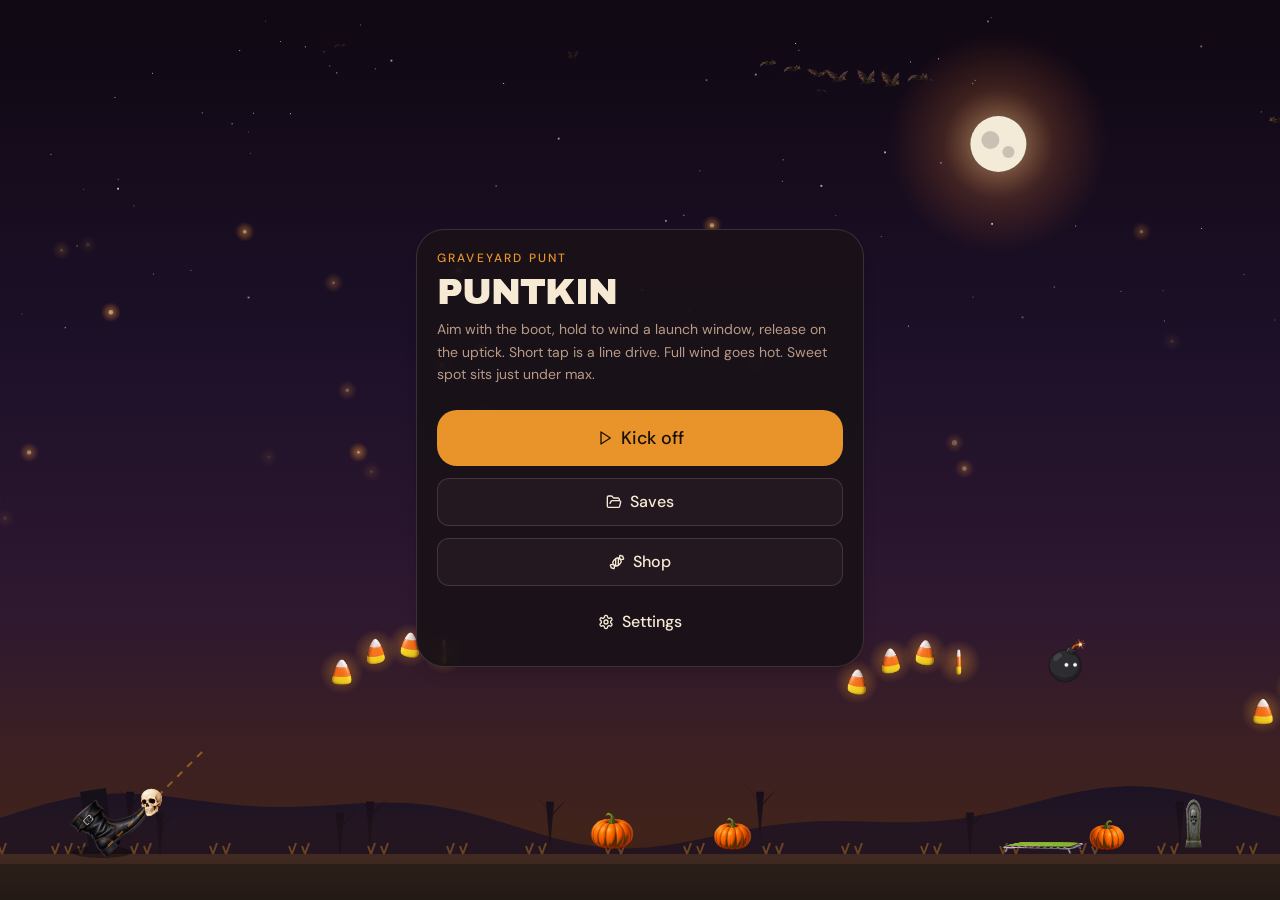
==== index.html @ 25d53e64 "Skull camera rush now shrieks" ====
<!doctype html>
<html lang="en">
  <head>
    <meta charset="utf-8" />
    <meta name="viewport" content="width=device-width, initial-scale=1, viewport-fit=cover" />
    <meta name="theme-color" content="#100812" />
    <title>PUNTKIN</title>
    <link rel="icon" type="image/svg+xml" href="./favicon.svg" />
    <meta
      name="description"
      content="Plant the witch boot, punt a Halloween skull, and chase candy corn through the graveyard night."
    />
    <link rel="preconnect" href="https://fonts.googleapis.com" />
    <link rel="preconnect" href="https://fonts.gstatic.com" crossorigin />
    <link
      rel="stylesheet"
      href="https://fonts.googleapis.com/css2?family=Archivo+Black&family=DM+Sans:ital,opsz,wght@0,9..40,400;0,9..40,500;0,9..40,600;0,9..40,700;1,9..40,400&display=swap"
    />
    <script type="module" crossorigin src="./assets/github-pages-CpFflaaY.js"></script>
    <link rel="stylesheet" crossorigin href="./assets/style-BirdlVa6.css">
  </head>
  <body>
    <div id="app"></div>
  </body>
</html>
---- assets/style-BirdlVa6.css ----
/*! tailwindcss v4.3.3 | MIT License | https://tailwindcss.com */
@layer properties{@supports (((-webkit-hyphens:none)) and (not (margin-trim:inline))) or ((-moz-orient:inline) and (not (color:rgb(from red r g b)))){*,:before,:after,::backdrop{--tw-translate-x:0;--tw-translate-y:0;--tw-translate-z:0;--tw-scale-x:1;--tw-scale-y:1;--tw-scale-z:1;--tw-rotate-x:initial;--tw-rotate-y:initial;--tw-rotate-z:initial;--tw-skew-x:initial;--tw-skew-y:initial;--tw-pan-x:initial;--tw-pan-y:initial;--tw-pinch-zoom:initial;--tw-space-y-reverse:0;--tw-space-x-reverse:0;--tw-divide-x-reverse:0;--tw-border-style:solid;--tw-divide-y-reverse:0;--tw-leading:initial;--tw-font-weight:initial;--tw-tracking:initial;--tw-ordinal:initial;--tw-slashed-zero:initial;--tw-numeric-figure:initial;--tw-numeric-spacing:initial;--tw-numeric-fraction:initial;--tw-shadow:0 0 #0000;--tw-shadow-color:initial;--tw-shadow-alpha:100%;--tw-inset-shadow:0 0 #0000;--tw-inset-shadow-color:initial;--tw-inset-shadow-alpha:100%;--tw-ring-color:initial;--tw-ring-shadow:0 0 #0000;--tw-inset-ring-color:initial;--tw-inset-ring-shadow:0 0 #0000;--tw-ring-inset:initial;--tw-ring-offset-width:0px;--tw-ring-offset-color:#fff;--tw-ring-offset-shadow:0 0 #0000;--tw-outline-style:solid;--tw-blur:initial;--tw-brightness:initial;--tw-contrast:initial;--tw-grayscale:initial;--tw-hue-rotate:initial;--tw-invert:initial;--tw-opacity:initial;--tw-saturate:initial;--tw-sepia:initial;--tw-drop-shadow:initial;--tw-drop-shadow-color:initial;--tw-drop-shadow-alpha:100%;--tw-drop-shadow-size:initial;--tw-backdrop-blur:initial;--tw-backdrop-brightness:initial;--tw-backdrop-contrast:initial;--tw-backdrop-grayscale:initial;--tw-backdrop-hue-rotate:initial;--tw-backdrop-invert:initial;--tw-backdrop-opacity:initial;--tw-backdrop-saturate:initial;--tw-backdrop-sepia:initial;--tw-duration:initial;--tw-ease:initial;--tw-content:"";--tw-animation-delay:0s;--tw-animation-direction:normal;--tw-animation-duration:initial;--tw-animation-fill-mode:none;--tw-animation-iteration-count:1;--tw-enter-blur:0;--tw-enter-opacity:1;--tw-enter-rotate:0;--tw-enter-scale:1;--tw-enter-translate-x:0;--tw-enter-translate-y:0;--tw-exit-blur:0;--tw-exit-opacity:1;--tw-exit-rotate:0;--tw-exit-scale:1;--tw-exit-translate-x:0;--tw-exit-translate-y:0}}}@layer theme{:root,:host{--font-sans:"DM Sans", ui-sans-serif, system-ui, sans-serif;--font-mono:ui-monospace, SFMono-Regular, Menlo, Monaco, Consolas, "Liberation Mono", "Courier New", monospace;--color-red-500:oklch(63.7% .237 25.331);--color-zinc-50:oklch(98.5% 0 none);--color-zinc-400:oklch(70.5% .015 286.067);--color-zinc-500:oklch(55.2% .016 285.938);--color-zinc-900:oklch(21% .006 285.885);--color-zinc-950:oklch(14.1% .005 285.823);--color-neutral-100:oklch(97% 0 none);--color-neutral-300:oklch(87% 0 none);--color-neutral-500:oklch(55.6% 0 none);--color-neutral-700:oklch(37.1% 0 none);--color-neutral-900:oklch(20.5% 0 none);--color-black:#000;--color-white:#fff;--spacing:.25rem;--container-sm:24rem;--container-md:28rem;--text-xs:.75rem;--text-xs--line-height:calc(1 / .75);--text-sm:.875rem;--text-sm--line-height:calc(1.25 / .875);--text-base:1rem;--text-base--line-height:calc(1.5 / 1);--text-lg:1.125rem;--text-lg--line-height:calc(1.75 / 1.125);--text-xl:1.25rem;--text-xl--line-height:calc(1.75 / 1.25);--text-2xl:1.5rem;--text-2xl--line-height:calc(2 / 1.5);--text-3xl:1.875rem;--text-3xl--line-height:calc(2.25 / 1.875);--text-4xl:2.25rem;--text-4xl--line-height:calc(2.5 / 2.25);--font-weight-medium:500;--font-weight-semibold:600;--tracking-tight:-.025em;--tracking-wider:.05em;--leading-tight:1.25;--leading-snug:1.375;--leading-normal:1.5;--leading-relaxed:1.625;--radius-xs:4px;--radius-sm:8px;--radius-md:12px;--radius-lg:20px;--radius-xl:28px;--radius-2xl:1rem;--ease-out:cubic-bezier(0, 0, .2, 1);--ease-in-out:cubic-bezier(.4, 0, .2, 1);--animate-pulse:pulse 2s cubic-bezier(.4, 0, .6, 1) infinite;--default-transition-duration:.15s;--default-transition-timing-function:cubic-bezier(.4, 0, .2, 1);--default-font-family:var(--font-sans);--default-mono-font-family:var(--font-mono);--color-bg:#100812;--color-surface:#1a1218;--color-surface-2:#241820;--color-fg:#f6ead4;--color-muted:#b89a86;--color-faint:#7a6458;--color-accent:#e8942a;--color-accent-fg:#1a1008;--color-danger:#c45c38;--color-border:#f6ead424}@supports (color:color-mix(in lab, red, red)){:root,:host{--color-border:color-mix(in oklab, var(--color-fg) 14%, transparent)}}:root,:host{--color-border-strong:#f6ead442}@supports (color:color-mix(in lab, red, red)){:root,:host{--color-border-strong:color-mix(in oklab, var(--color-fg) 26%, transparent)}}:root,:host{--font-display:"Archivo Black", "DM Sans", sans-serif}}@layer base{*,:after,:before,::backdrop{box-sizing:border-box;border:0 solid;margin:0;padding:0}::file-selector-button{box-sizing:border-box;border:0 solid;margin:0;padding:0}html,:host{-webkit-text-size-adjust:100%;tab-size:4;line-height:1.5;font-family:var(--default-font-family,-apple-system, BlinkMacSystemFont, "Segoe UI", Roboto, "Helvetica Neue", "Noto Sans", Arial, sans-serif, "Apple Color Emoji", "Segoe UI Emoji", "Segoe UI Symbol", "Noto Color Emoji");font-feature-settings:var(--default-font-feature-settings,normal);font-variation-settings:var(--default-font-variation-settings,normal);-webkit-tap-highlight-color:transparent}hr{height:0;color:inherit;border-top-width:1px}abbr:where([title]){-webkit-text-decoration:underline dotted;text-decoration:underline dotted}h1,h2,h3,h4,h5,h6{font-size:inherit;font-weight:inherit}a{color:inherit;-webkit-text-decoration:inherit;-webkit-text-decoration:inherit;-webkit-text-decoration:inherit;-webkit-text-decoration:inherit;text-decoration:inherit}b,strong{font-weight:bolder}code,kbd,samp,pre{font-family:var(--default-mono-font-family,ui-monospace, SFMono-Regular, Menlo, Monaco, Consolas, "Liberation Mono", "Courier New", monospace);font-feature-settings:var(--default-mono-font-feature-settings,normal);font-variation-settings:var(--default-mono-font-variation-settings,normal);font-size:1em}small{font-size:80%}sub,sup{vertical-align:baseline;font-size:75%;line-height:0;position:relative}sub{bottom:-.25em}sup{top:-.5em}table{text-indent:0;border-color:inherit;border-collapse:collapse}:-moz-focusring:where(:not(iframe)){outline:auto}progress{vertical-align:baseline}summary{display:list-item}ol,ul,menu{list-style:none}img,svg,video,canvas,audio,iframe,embed,object{vertical-align:middle;display:block}img,video{max-width:100%;height:auto}button,input,select,optgroup,textarea{font:inherit;font-feature-settings:inherit;font-variation-settings:inherit;letter-spacing:inherit;color:inherit;opacity:1;background-color:#0000;border-radius:0}::file-selector-button{font:inherit;font-feature-settings:inherit;font-variation-settings:inherit;letter-spacing:inherit;color:inherit;opacity:1;background-color:#0000;border-radius:0}:where(select:is([multiple],[size])) optgroup{font-weight:bolder}:where(select:is([multiple],[size])) optgroup option{padding-inline-start:20px}::file-selector-button{margin-inline-end:4px}::placeholder{opacity:1}@supports (not ((-webkit-appearance:-apple-pay-button))) or (contain-intrinsic-size:1px){::placeholder{color:currentColor}@supports (color:color-mix(in lab, red, red)){::placeholder{color:color-mix(in oklab, currentcolor 50%, transparent)}}}textarea{resize:vertical}::-webkit-search-decoration{-webkit-appearance:none}::-webkit-date-and-time-value{min-height:1lh;text-align:inherit}::-webkit-datetime-edit{display:inline-flex}::-webkit-datetime-edit-fields-wrapper{padding:0}::-webkit-datetime-edit{padding-block:0}::-webkit-datetime-edit-year-field{padding-block:0}::-webkit-datetime-edit-month-field{padding-block:0}::-webkit-datetime-edit-day-field{padding-block:0}::-webkit-datetime-edit-hour-field{padding-block:0}::-webkit-datetime-edit-minute-field{padding-block:0}::-webkit-datetime-edit-second-field{padding-block:0}::-webkit-datetime-edit-millisecond-field{padding-block:0}::-webkit-datetime-edit-meridiem-field{padding-block:0}::-webkit-calendar-picker-indicator{line-height:1}:-moz-ui-invalid{box-shadow:none}button,input:where([type=button],[type=reset],[type=submit]){appearance:button}::file-selector-button{appearance:button}::-webkit-inner-spin-button{height:auto}::-webkit-outer-spin-button{height:auto}[hidden]:where(:not([hidden=until-found])){display:none!important}html,body,#app{height:100%}html,body{background:var(--color-bg);color:var(--color-fg);font-family:var(--font-sans);overscroll-behavior:none}button:not(:disabled),[role=button]:not(:disabled){cursor:pointer}*{-webkit-tap-highlight-color:transparent}}@layer components;@layer utilities{.\@container{container-type:inline-size}.pointer-events-auto{pointer-events:auto}.pointer-events-none{pointer-events:none}.collapse{visibility:collapse}.invisible{visibility:hidden}.visible{visibility:visible}.sr-only{clip-path:inset(50%);white-space:nowrap;border-width:0;width:1px;height:1px;margin:-1px;padding:0;position:absolute;overflow:hidden}.not-sr-only{clip-path:none;white-space:normal;width:auto;height:auto;margin:0;padding:0;position:static;overflow:visible}.absolute{position:absolute}.fixed{position:fixed}.relative{position:relative}.static{position:static}.sticky{position:sticky}.inset-0{inset:0}.top-0{top:0}.top-\[38\%\]{top:38%}.top-\[max\(0\.75rem\,env\(safe-area-inset-top\)\)\]{top:max(.75rem, env(safe-area-inset-top))}.right-1{right:var(--spacing)}.right-2{right:calc(var(--spacing) * 2)}.right-3{right:calc(var(--spacing) * 3)}.right-4{right:calc(var(--spacing) * 4)}.bottom-20{bottom:calc(var(--spacing) * 20)}.bottom-\[max\(1\.25rem\,env\(safe-area-inset-bottom\)\)\]{bottom:max(1.25rem, env(safe-area-inset-bottom))}.left-1{left:var(--spacing)}.left-1\/2{left:50%}.left-2{left:calc(var(--spacing) * 2)}.left-3{left:calc(var(--spacing) * 3)}.left-4{left:calc(var(--spacing) * 4)}.isolate{isolation:isolate}.isolation-auto{isolation:auto}.z-10{z-index:10}.z-20{z-index:20}.container{width:100%}@media (width>=40rem){.container{max-width:40rem}}@media (width>=48rem){.container{max-width:48rem}}@media (width>=64rem){.container{max-width:64rem}}@media (width>=80rem){.container{max-width:80rem}}@media (width>=96rem){.container{max-width:96rem}}.mx-auto{margin-inline:auto}.mt-1{margin-top:var(--spacing)}.mb-1{margin-bottom:var(--spacing)}.mb-2{margin-bottom:calc(var(--spacing) * 2)}.ml-1{margin-left:var(--spacing)}.ml-2{margin-left:calc(var(--spacing) * 2)}.ml-px{margin-left:1px}.block{display:block}.contents{display:contents}.flex{display:flex}.flow-root{display:flow-root}.grid{display:grid}.hidden{display:none}.inline{display:inline}.inline-block{display:inline-block}.inline-flex{display:inline-flex}.inline-grid{display:inline-grid}.inline-table{display:inline-table}.list-item{display:list-item}.table{display:table}.table-caption{display:table-caption}.table-cell{display:table-cell}.table-column{display:table-column}.table-column-group{display:table-column-group}.table-footer-group{display:table-footer-group}.table-header-group{display:table-header-group}.table-row{display:table-row}.table-row-group{display:table-row-group}.size-3{width:calc(var(--spacing) * 3);height:calc(var(--spacing) * 3)}.size-3\.5{width:calc(var(--spacing) * 3.5);height:calc(var(--spacing) * 3.5)}.size-4{width:calc(var(--spacing) * 4);height:calc(var(--spacing) * 4)}.size-5{width:calc(var(--spacing) * 5);height:calc(var(--spacing) * 5)}.size-10{width:calc(var(--spacing) * 10);height:calc(var(--spacing) * 10)}.size-11{width:calc(var(--spacing) * 11);height:calc(var(--spacing) * 11)}.h-2{height:calc(var(--spacing) * 2)}.h-6{height:calc(var(--spacing) * 6)}.h-8{height:calc(var(--spacing) * 8)}.h-10{height:calc(var(--spacing) * 10)}.h-12{height:calc(var(--spacing) * 12)}.h-14{height:calc(var(--spacing) * 14)}.h-dvh{height:100dvh}.h-full{height:100%}.max-h-\[min\(720px\,92dvh\)\]{max-height:min(720px,92dvh)}.min-h-dvh{min-height:100dvh}.min-h-screen{min-height:100vh}.w-8{width:calc(var(--spacing) * 8)}.w-10{width:calc(var(--spacing) * 10)}.w-full{width:100%}.max-w-md{max-width:var(--container-md)}.max-w-sm{max-width:var(--container-sm)}.min-w-0{min-width:0}.flex-1{flex:1}.shrink{flex-shrink:1}.shrink-0{flex-shrink:0}.grow{flex-grow:1}.border-collapse{border-collapse:collapse}.-translate-x-1{--tw-translate-x:calc(var(--spacing) * -1);translate:var(--tw-translate-x) var(--tw-translate-y)}.-translate-x-1\/2{--tw-translate-x:calc(calc(1 / 2 * 100%) * -1);translate:var(--tw-translate-x) var(--tw-translate-y)}.translate-x-0{--tw-translate-x:0px;translate:var(--tw-translate-x) var(--tw-translate-y)}.translate-x-4{--tw-translate-x:calc(var(--spacing) * 4);translate:var(--tw-translate-x) var(--tw-translate-y)}.translate-none{translate:none}.scale-100{--tw-scale-x:100%;--tw-scale-y:100%;--tw-scale-z:100%;scale:var(--tw-scale-x) var(--tw-scale-y)}.scale-3d{scale:var(--tw-scale-x) var(--tw-scale-y) var(--tw-scale-z)}.scale-\[0\.25\]{scale:.25}.transform{transform:var(--tw-rotate-x,) var(--tw-rotate-y,) var(--tw-rotate-z,) var(--tw-skew-x,) var(--tw-skew-y,)}.animate-pulse{animation:var(--animate-pulse)}.cursor-pointer{cursor:pointer}.touch-pinch-zoom{--tw-pinch-zoom:pinch-zoom;touch-action:var(--tw-pan-x,) var(--tw-pan-y,) var(--tw-pinch-zoom,)}.touch-none{touch-action:none}.resize{resize:both}.grid-cols-2{grid-template-columns:repeat(2,minmax(0,1fr))}.flex-col{flex-direction:column}.flex-wrap{flex-wrap:wrap}.place-items-center{place-items:center}.items-center{align-items:center}.items-end{align-items:flex-end}.items-start{align-items:flex-start}.justify-between{justify-content:space-between}.justify-center{justify-content:center}.justify-end{justify-content:flex-end}.gap-1{gap:var(--spacing)}.gap-2{gap:calc(var(--spacing) * 2)}.gap-3{gap:calc(var(--spacing) * 3)}:where(.space-y-1>:not(:last-child)){--tw-space-y-reverse:0;margin-block-start:calc(var(--spacing) * var(--tw-space-y-reverse));margin-block-end:calc(var(--spacing) * calc(1 - var(--tw-space-y-reverse)))}:where(.space-y-2>:not(:last-child)){--tw-space-y-reverse:0;margin-block-start:calc(calc(var(--spacing) * 2) * var(--tw-space-y-reverse));margin-block-end:calc(calc(var(--spacing) * 2) * calc(1 - var(--tw-space-y-reverse)))}:where(.space-y-3>:not(:last-child)){--tw-space-y-reverse:0;margin-block-start:calc(calc(var(--spacing) * 3) * var(--tw-space-y-reverse));margin-block-end:calc(calc(var(--spacing) * 3) * calc(1 - var(--tw-space-y-reverse)))}:where(.space-y-5>:not(:last-child)){--tw-space-y-reverse:0;margin-block-start:calc(calc(var(--spacing) * 5) * var(--tw-space-y-reverse));margin-block-end:calc(calc(var(--spacing) * 5) * calc(1 - var(--tw-space-y-reverse)))}:where(.space-y-6>:not(:last-child)){--tw-space-y-reverse:0;margin-block-start:calc(calc(var(--spacing) * 6) * var(--tw-space-y-reverse));margin-block-end:calc(calc(var(--spacing) * 6) * calc(1 - var(--tw-space-y-reverse)))}:where(.space-y-reverse>:not(:last-child)){--tw-space-y-reverse:1}:where(.space-x-reverse>:not(:last-child)){--tw-space-x-reverse:1}:where(.divide-x>:not(:last-child)){--tw-divide-x-reverse:0;border-inline-style:var(--tw-border-style);border-inline-start-width:calc(1px * var(--tw-divide-x-reverse));border-inline-end-width:calc(1px * calc(1 - var(--tw-divide-x-reverse)))}:where(.divide-y>:not(:last-child)){--tw-divide-y-reverse:0;border-bottom-style:var(--tw-border-style);border-top-style:var(--tw-border-style);border-top-width:calc(1px * var(--tw-divide-y-reverse));border-bottom-width:calc(1px * calc(1 - var(--tw-divide-y-reverse)))}:where(.divide-y-reverse>:not(:last-child)){--tw-divide-y-reverse:1}.truncate{text-overflow:ellipsis;white-space:nowrap;overflow:hidden}.overflow-hidden{overflow:hidden}.overflow-y-auto{overflow-y:auto}.rounded{border-radius:.25rem}.rounded-2xl{border-radius:var(--radius-2xl)}.rounded-full{border-radius:2147483647px}.rounded-lg{border-radius:var(--radius-lg)}.rounded-md{border-radius:var(--radius-md)}.rounded-sm{border-radius:var(--radius-sm)}.rounded-xl{border-radius:var(--radius-xl)}.rounded-s{border-start-start-radius:.25rem;border-end-start-radius:.25rem}.rounded-ss{border-start-start-radius:.25rem}.rounded-e{border-start-end-radius:.25rem;border-end-end-radius:.25rem}.rounded-se{border-start-end-radius:.25rem}.rounded-ee{border-end-end-radius:.25rem}.rounded-es{border-end-start-radius:.25rem}.rounded-t{border-top-left-radius:.25rem;border-top-right-radius:.25rem}.rounded-l{border-top-left-radius:.25rem;border-bottom-left-radius:.25rem}.rounded-tl{border-top-left-radius:.25rem}.rounded-r{border-top-right-radius:.25rem;border-bottom-right-radius:.25rem}.rounded-tr{border-top-right-radius:.25rem}.rounded-b{border-bottom-right-radius:.25rem;border-bottom-left-radius:.25rem}.rounded-br{border-bottom-right-radius:.25rem}.rounded-bl{border-bottom-left-radius:.25rem}.border{border-style:var(--tw-border-style);border-width:1px}.border-x{border-inline-style:var(--tw-border-style);border-inline-width:1px}.border-y{border-block-style:var(--tw-border-style);border-block-width:1px}.border-s{border-inline-start-style:var(--tw-border-style);border-inline-start-width:1px}.border-e{border-inline-end-style:var(--tw-border-style);border-inline-end-width:1px}.border-bs{border-block-start-style:var(--tw-border-style);border-block-start-width:1px}.border-be{border-block-end-style:var(--tw-border-style);border-block-end-width:1px}.border-t{border-top-style:var(--tw-border-style);border-top-width:1px}.border-r{border-right-style:var(--tw-border-style);border-right-width:1px}.border-b{border-bottom-style:var(--tw-border-style);border-bottom-width:1px}.border-l{border-left-style:var(--tw-border-style);border-left-width:1px}.border-border{border-color:var(--color-border)}.border-border-strong{border-color:var(--color-border-strong)}.border-neutral-300{border-color:var(--color-neutral-300)}.bg-accent{background-color:var(--color-accent)}.bg-accent\/25{background-color:#e8942a40}@supports (color:color-mix(in lab, red, red)){.bg-accent\/25{background-color:color-mix(in oklab, var(--color-accent) 25%, transparent)}}.bg-accent\/80{background-color:#e8942acc}@supports (color:color-mix(in lab, red, red)){.bg-accent\/80{background-color:color-mix(in oklab, var(--color-accent) 80%, transparent)}}.bg-bg{background-color:var(--color-bg)}.bg-black{background-color:var(--color-black)}.bg-black\/10{background-color:#0000001a}@supports (color:color-mix(in lab, red, red)){.bg-black\/10{background-color:color-mix(in oklab, var(--color-black) 10%, transparent)}}.bg-danger{background-color:var(--color-danger)}.bg-fg{background-color:var(--color-fg)}.bg-surface{background-color:var(--color-surface)}.bg-surface-2{background-color:var(--color-surface-2)}.bg-surface\/80{background-color:#1a1218cc}@supports (color:color-mix(in lab, red, red)){.bg-surface\/80{background-color:color-mix(in oklab, var(--color-surface) 80%, transparent)}}.bg-surface\/90{background-color:#1a1218e6}@supports (color:color-mix(in lab, red, red)){.bg-surface\/90{background-color:color-mix(in oklab, var(--color-surface) 90%, transparent)}}.bg-surface\/95{background-color:#1a1218f2}@supports (color:color-mix(in lab, red, red)){.bg-surface\/95{background-color:color-mix(in oklab, var(--color-surface) 95%, transparent)}}.bg-transparent{background-color:#0000}.bg-zinc-50{background-color:var(--color-zinc-50)}.bg-repeat{background-repeat:repeat}.mask-no-clip{-webkit-mask-clip:no-clip;mask-clip:no-clip}.mask-repeat{-webkit-mask-repeat:repeat;mask-repeat:repeat}.object-cover{object-fit:cover}.p-0{padding:0}.p-0\.5{padding:calc(var(--spacing) * .5)}.p-2{padding:calc(var(--spacing) * 2)}.p-3{padding:calc(var(--spacing) * 3)}.p-4{padding:calc(var(--spacing) * 4)}.p-5{padding:calc(var(--spacing) * 5)}.p-6{padding:calc(var(--spacing) * 6)}.p-8{padding:calc(var(--spacing) * 8)}.p-\[16px\]{padding:16px}.px-3{padding-inline:calc(var(--spacing) * 3)}.px-4{padding-inline:calc(var(--spacing) * 4)}.px-5{padding-inline:calc(var(--spacing) * 5)}.px-6{padding-inline:calc(var(--spacing) * 6)}.px-7{padding-inline:calc(var(--spacing) * 7)}.py-2{padding-block:calc(var(--spacing) * 2)}.py-3{padding-block:calc(var(--spacing) * 3)}.pr-3{padding-right:calc(var(--spacing) * 3)}.pr-3\.5{padding-right:calc(var(--spacing) * 3.5)}.pb-\[max\(1\.25rem\,env\(safe-area-inset-bottom\)\)\]{padding-bottom:max(1.25rem, env(safe-area-inset-bottom))}.pl-4{padding-left:calc(var(--spacing) * 4)}.text-center{text-align:center}.text-left{text-align:left}.text-right{text-align:right}.font-display{font-family:var(--font-display)}.font-sans{font-family:var(--font-sans)}.text-2xl{font-size:var(--text-2xl);line-height:var(--tw-leading,var(--text-2xl--line-height))}.text-3xl{font-size:var(--text-3xl);line-height:var(--tw-leading,var(--text-3xl--line-height))}.text-base{font-size:var(--text-base);line-height:var(--tw-leading,var(--text-base--line-height))}.text-lg{font-size:var(--text-lg);line-height:var(--tw-leading,var(--text-lg--line-height))}.text-sm{font-size:var(--text-sm);line-height:var(--tw-leading,var(--text-sm--line-height))}.text-xl{font-size:var(--text-xl);line-height:var(--tw-leading,var(--text-xl--line-height))}.text-xs{font-size:var(--text-xs);line-height:var(--tw-leading,var(--text-xs--line-height))}.text-\[11px\]{font-size:11px}.text-\[13px\]{font-size:13px}.leading-none{--tw-leading:1;line-height:1}.leading-relaxed{--tw-leading:var(--leading-relaxed);line-height:var(--leading-relaxed)}.font-medium{--tw-font-weight:var(--font-weight-medium);font-weight:var(--font-weight-medium)}.font-semibold{--tw-font-weight:var(--font-weight-semibold);font-weight:var(--font-weight-semibold)}.tracking-\[0\.16em\]{--tw-tracking:.16em;letter-spacing:.16em}.tracking-\[0\.18em\]{--tw-tracking:.18em;letter-spacing:.18em}.tracking-tight{--tw-tracking:var(--tracking-tight);letter-spacing:var(--tracking-tight)}.tracking-wider{--tw-tracking:var(--tracking-wider);letter-spacing:var(--tracking-wider)}.text-balance{text-wrap:balance}.text-wrap{text-wrap:wrap}.break-words{overflow-wrap:break-word}.text-clip{text-overflow:clip}.text-ellipsis{text-overflow:ellipsis}.text-accent{color:var(--color-accent)}.text-accent-fg{color:var(--color-accent-fg)}.text-danger{color:var(--color-danger)}.text-faint{color:var(--color-faint)}.text-fg{color:var(--color-fg)}.text-muted{color:var(--color-muted)}.text-neutral-500{color:var(--color-neutral-500)}.text-red-500{color:var(--color-red-500)}.text-white{color:var(--color-white)}.text-zinc-500{color:var(--color-zinc-500)}.text-zinc-900{color:var(--color-zinc-900)}.capitalize{text-transform:capitalize}.lowercase{text-transform:lowercase}.normal-case{text-transform:none}.uppercase{text-transform:uppercase}.italic{font-style:italic}.not-italic{font-style:normal}.diagonal-fractions{--tw-numeric-fraction:diagonal-fractions;font-variant-numeric:var(--tw-ordinal,) var(--tw-slashed-zero,) var(--tw-numeric-figure,) var(--tw-numeric-spacing,) var(--tw-numeric-fraction,)}.lining-nums{--tw-numeric-figure:lining-nums;font-variant-numeric:var(--tw-ordinal,) var(--tw-slashed-zero,) var(--tw-numeric-figure,) var(--tw-numeric-spacing,) var(--tw-numeric-fraction,)}.oldstyle-nums{--tw-numeric-figure:oldstyle-nums;font-variant-numeric:var(--tw-ordinal,) var(--tw-slashed-zero,) var(--tw-numeric-figure,) var(--tw-numeric-spacing,) var(--tw-numeric-fraction,)}.ordinal{--tw-ordinal:ordinal;font-variant-numeric:var(--tw-ordinal,) var(--tw-slashed-zero,) var(--tw-numeric-figure,) var(--tw-numeric-spacing,) var(--tw-numeric-fraction,)}.proportional-nums{--tw-numeric-spacing:proportional-nums;font-variant-numeric:var(--tw-ordinal,) var(--tw-slashed-zero,) var(--tw-numeric-figure,) var(--tw-numeric-spacing,) var(--tw-numeric-fraction,)}.slashed-zero{--tw-slashed-zero:slashed-zero;font-variant-numeric:var(--tw-ordinal,) var(--tw-slashed-zero,) var(--tw-numeric-figure,) var(--tw-numeric-spacing,) var(--tw-numeric-fraction,)}.stacked-fractions{--tw-numeric-fraction:stacked-fractions;font-variant-numeric:var(--tw-ordinal,) var(--tw-slashed-zero,) var(--tw-numeric-figure,) var(--tw-numeric-spacing,) var(--tw-numeric-fraction,)}.tabular-nums{--tw-numeric-spacing:tabular-nums;font-variant-numeric:var(--tw-ordinal,) var(--tw-slashed-zero,) var(--tw-numeric-figure,) var(--tw-numeric-spacing,) var(--tw-numeric-fraction,)}.normal-nums{font-variant-numeric:normal}.line-through{text-decoration-line:line-through}.no-underline{text-decoration-line:none}.overline{text-decoration-line:overline}.underline{text-decoration-line:underline}.underline-offset-4{text-underline-offset:4px}.antialiased{-webkit-font-smoothing:antialiased;-moz-osx-font-smoothing:grayscale}.subpixel-antialiased{-webkit-font-smoothing:auto;-moz-osx-font-smoothing:auto}.opacity-0{opacity:0}.opacity-70{opacity:.7}.opacity-100{opacity:1}.shadow{--tw-shadow:0 1px 3px 0 var(--tw-shadow-color,#0000001a), 0 1px 2px -1px var(--tw-shadow-color,#0000001a);box-shadow:var(--tw-inset-shadow), var(--tw-inset-ring-shadow), var(--tw-ring-offset-shadow), var(--tw-ring-shadow), var(--tw-shadow)}.shadow-lg{--tw-shadow:0 10px 15px -3px var(--tw-shadow-color,#0000001a), 0 4px 6px -4px var(--tw-shadow-color,#0000001a);box-shadow:var(--tw-inset-shadow), var(--tw-inset-ring-shadow), var(--tw-ring-offset-shadow), var(--tw-ring-shadow), var(--tw-shadow)}.ring{--tw-ring-shadow:var(--tw-ring-inset,) 0 0 0 calc(1px + var(--tw-ring-offset-width)) var(--tw-ring-color,currentcolor);box-shadow:var(--tw-inset-shadow), var(--tw-inset-ring-shadow), var(--tw-ring-offset-shadow), var(--tw-ring-shadow), var(--tw-shadow)}.inset-ring{--tw-inset-ring-shadow:inset 0 0 0 1px var(--tw-inset-ring-color,currentcolor);box-shadow:var(--tw-inset-shadow), var(--tw-inset-ring-shadow), var(--tw-ring-offset-shadow), var(--tw-ring-shadow), var(--tw-shadow)}.outline,.outline-1{outline-style:var(--tw-outline-style);outline-width:1px}.-outline-offset-1{outline-offset:calc(1px * -1)}.outline-black{outline-color:var(--color-black)}.outline-black\/10{outline-color:#0000001a}@supports (color:color-mix(in lab, red, red)){.outline-black\/10{outline-color:color-mix(in oklab, var(--color-black) 10%, transparent)}}.blur{--tw-blur:blur(8px);filter:var(--tw-blur,) var(--tw-brightness,) var(--tw-contrast,) var(--tw-grayscale,) var(--tw-hue-rotate,) var(--tw-invert,) var(--tw-saturate,) var(--tw-sepia,) var(--tw-drop-shadow,)}.blur-\[4px\]{--tw-blur:blur(4px);filter:var(--tw-blur,) var(--tw-brightness,) var(--tw-contrast,) var(--tw-grayscale,) var(--tw-hue-rotate,) var(--tw-invert,) var(--tw-saturate,) var(--tw-sepia,) var(--tw-drop-shadow,)}.blur-none{--tw-blur: ;filter:var(--tw-blur,) var(--tw-brightness,) var(--tw-contrast,) var(--tw-grayscale,) var(--tw-hue-rotate,) var(--tw-invert,) var(--tw-saturate,) var(--tw-sepia,) var(--tw-drop-shadow,)}.drop-shadow{--tw-drop-shadow-size:drop-shadow(0 1px 2px var(--tw-drop-shadow-color,#0000001a)) drop-shadow(0 1px 1px var(--tw-drop-shadow-color,#0000000f));--tw-drop-shadow:drop-shadow(0 1px 2px #0000001a) drop-shadow(0 1px 1px #0000000f);filter:var(--tw-blur,) var(--tw-brightness,) var(--tw-contrast,) var(--tw-grayscale,) var(--tw-hue-rotate,) var(--tw-invert,) var(--tw-saturate,) var(--tw-sepia,) var(--tw-drop-shadow,)}.grayscale{--tw-grayscale:grayscale(100%);filter:var(--tw-blur,) var(--tw-brightness,) var(--tw-contrast,) var(--tw-grayscale,) var(--tw-hue-rotate,) var(--tw-invert,) var(--tw-saturate,) var(--tw-sepia,) var(--tw-drop-shadow,)}.invert{--tw-invert:invert(100%);filter:var(--tw-blur,) var(--tw-brightness,) var(--tw-contrast,) var(--tw-grayscale,) var(--tw-hue-rotate,) var(--tw-invert,) var(--tw-saturate,) var(--tw-sepia,) var(--tw-drop-shadow,)}.sepia{--tw-sepia:sepia(100%);filter:var(--tw-blur,) var(--tw-brightness,) var(--tw-contrast,) var(--tw-grayscale,) var(--tw-hue-rotate,) var(--tw-invert,) var(--tw-saturate,) var(--tw-sepia,) var(--tw-drop-shadow,)}.filter{filter:var(--tw-blur,) var(--tw-brightness,) var(--tw-contrast,) var(--tw-grayscale,) var(--tw-hue-rotate,) var(--tw-invert,) var(--tw-saturate,) var(--tw-sepia,) var(--tw-drop-shadow,)}.backdrop-blur{--tw-backdrop-blur:blur(8px);-webkit-backdrop-filter:var(--tw-backdrop-blur,) var(--tw-backdrop-brightness,) var(--tw-backdrop-contrast,) var(--tw-backdrop-grayscale,) var(--tw-backdrop-hue-rotate,) var(--tw-backdrop-invert,) var(--tw-backdrop-opacity,) var(--tw-backdrop-saturate,) var(--tw-backdrop-sepia,);backdrop-filter:var(--tw-backdrop-blur,) var(--tw-backdrop-brightness,) var(--tw-backdrop-contrast,) var(--tw-backdrop-grayscale,) var(--tw-backdrop-hue-rotate,) var(--tw-backdrop-invert,) var(--tw-backdrop-opacity,) var(--tw-backdrop-saturate,) var(--tw-backdrop-sepia,)}.backdrop-grayscale{--tw-backdrop-grayscale:grayscale(100%);-webkit-backdrop-filter:var(--tw-backdrop-blur,) var(--tw-backdrop-brightness,) var(--tw-backdrop-contrast,) var(--tw-backdrop-grayscale,) var(--tw-backdrop-hue-rotate,) var(--tw-backdrop-invert,) var(--tw-backdrop-opacity,) var(--tw-backdrop-saturate,) var(--tw-backdrop-sepia,);backdrop-filter:var(--tw-backdrop-blur,) var(--tw-backdrop-brightness,) var(--tw-backdrop-contrast,) var(--tw-backdrop-grayscale,) var(--tw-backdrop-hue-rotate,) var(--tw-backdrop-invert,) var(--tw-backdrop-opacity,) var(--tw-backdrop-saturate,) var(--tw-backdrop-sepia,)}.backdrop-invert{--tw-backdrop-invert:invert(100%);-webkit-backdrop-filter:var(--tw-backdrop-blur,) var(--tw-backdrop-brightness,) var(--tw-backdrop-contrast,) var(--tw-backdrop-grayscale,) var(--tw-backdrop-hue-rotate,) var(--tw-backdrop-invert,) var(--tw-backdrop-opacity,) var(--tw-backdrop-saturate,) var(--tw-backdrop-sepia,);backdrop-filter:var(--tw-backdrop-blur,) var(--tw-backdrop-brightness,) var(--tw-backdrop-contrast,) var(--tw-backdrop-grayscale,) var(--tw-backdrop-hue-rotate,) var(--tw-backdrop-invert,) var(--tw-backdrop-opacity,) var(--tw-backdrop-saturate,) var(--tw-backdrop-sepia,)}.backdrop-sepia{--tw-backdrop-sepia:sepia(100%);-webkit-backdrop-filter:var(--tw-backdrop-blur,) var(--tw-backdrop-brightness,) var(--tw-backdrop-contrast,) var(--tw-backdrop-grayscale,) var(--tw-backdrop-hue-rotate,) var(--tw-backdrop-invert,) var(--tw-backdrop-opacity,) var(--tw-backdrop-saturate,) var(--tw-backdrop-sepia,);backdrop-filter:var(--tw-backdrop-blur,) var(--tw-backdrop-brightness,) var(--tw-backdrop-contrast,) var(--tw-backdrop-grayscale,) var(--tw-backdrop-hue-rotate,) var(--tw-backdrop-invert,) var(--tw-backdrop-opacity,) var(--tw-backdrop-saturate,) var(--tw-backdrop-sepia,)}.backdrop-filter{-webkit-backdrop-filter:var(--tw-backdrop-blur,) var(--tw-backdrop-brightness,) var(--tw-backdrop-contrast,) var(--tw-backdrop-grayscale,) var(--tw-backdrop-hue-rotate,) var(--tw-backdrop-invert,) var(--tw-backdrop-opacity,) var(--tw-backdrop-saturate,) var(--tw-backdrop-sepia,);backdrop-filter:var(--tw-backdrop-blur,) var(--tw-backdrop-brightness,) var(--tw-backdrop-contrast,) var(--tw-backdrop-grayscale,) var(--tw-backdrop-hue-rotate,) var(--tw-backdrop-invert,) var(--tw-backdrop-opacity,) var(--tw-backdrop-saturate,) var(--tw-backdrop-sepia,)}.transition{transition-property:color,background-color,border-color,outline-color,text-decoration-color,fill,stroke,--tw-gradient-from,--tw-gradient-via,--tw-gradient-to,opacity,box-shadow,transform,translate,scale,rotate,filter,-webkit-backdrop-filter,backdrop-filter,display,content-visibility,overlay,pointer-events;transition-timing-function:var(--tw-ease,var(--default-transition-timing-function));transition-duration:var(--tw-duration,var(--default-transition-duration))}.transition-\[box-shadow\]{transition-property:box-shadow;transition-timing-function:var(--tw-ease,var(--default-transition-timing-function));transition-duration:var(--tw-duration,var(--default-transition-duration))}.transition-\[opacity\,filter\,scale\]{transition-property:opacity,filter,scale;transition-timing-function:var(--tw-ease,var(--default-transition-timing-function));transition-duration:var(--tw-duration,var(--default-transition-duration))}.transition-\[scale\,background-color\]{transition-property:scale,background-color;transition-timing-function:var(--tw-ease,var(--default-transition-timing-function));transition-duration:var(--tw-duration,var(--default-transition-duration))}.transition-\[scale\,opacity\,filter\]{transition-property:scale,opacity,filter;transition-timing-function:var(--tw-ease,var(--default-transition-timing-function));transition-duration:var(--tw-duration,var(--default-transition-duration))}.transition-\[transform\,opacity\,background-color\]{transition-property:transform,opacity,background-color;transition-timing-function:var(--tw-ease,var(--default-transition-timing-function));transition-duration:var(--tw-duration,var(--default-transition-duration))}.transition-colors{transition-property:color,background-color,border-color,outline-color,text-decoration-color,fill,stroke,--tw-gradient-from,--tw-gradient-via,--tw-gradient-to;transition-timing-function:var(--tw-ease,var(--default-transition-timing-function));transition-duration:var(--tw-duration,var(--default-transition-duration))}.transition-transform{transition-property:transform,translate,scale,rotate;transition-timing-function:var(--tw-ease,var(--default-transition-timing-function));transition-duration:var(--tw-duration,var(--default-transition-duration))}.duration-150{--tw-duration:.15s;transition-duration:.15s}.duration-300{--tw-duration:.3s;transition-duration:.3s}.ease-\[cubic-bezier\(0\.2\,0\,0\,1\)\]{--tw-ease:cubic-bezier(.2,0,0,1);transition-timing-function:cubic-bezier(.2,0,0,1)}.ease-out{--tw-ease:var(--ease-out);transition-timing-function:var(--ease-out)}.outline-none{--tw-outline-style:none;outline-style:none}.select-none{-webkit-user-select:none;user-select:none}:where(.divide-x-reverse>:not(:last-child)){--tw-divide-x-reverse:1}.paused{animation-play-state:paused}.ring-inset{--tw-ring-inset:inset}.running{animation-play-state:running}.zoom-in{--tw-enter-scale:0}.zoom-out{--tw-exit-scale:0}.after\:absolute:after{content:var(--tw-content);position:absolute}.after\:top-1\/2:after{content:var(--tw-content);top:50%}.after\:left-1\/2:after{content:var(--tw-content);left:50%}.after\:size-10:after{content:var(--tw-content);width:calc(var(--spacing) * 10);height:calc(var(--spacing) * 10)}.after\:-translate-1\/2:after{content:var(--tw-content);--tw-translate-x:calc(calc(1 / 2 * 100%) * -1);--tw-translate-y:calc(calc(1 / 2 * 100%) * -1);translate:var(--tw-translate-x) var(--tw-translate-y)}@media (hover:hover){.hover\:bg-neutral-100:hover{background-color:var(--color-neutral-100)}.hover\:bg-surface:hover{background-color:var(--color-surface)}.hover\:bg-surface-2:hover{background-color:var(--color-surface-2)}.hover\:text-fg:hover{color:var(--color-fg)}.hover\:underline:hover{text-decoration-line:underline}.hover\:brightness-110:hover{--tw-brightness:brightness(110%);filter:var(--tw-blur,) var(--tw-brightness,) var(--tw-contrast,) var(--tw-grayscale,) var(--tw-hue-rotate,) var(--tw-invert,) var(--tw-saturate,) var(--tw-sepia,) var(--tw-drop-shadow,)}}.focus-visible\:outline-2:focus-visible{outline-style:var(--tw-outline-style);outline-width:2px}.focus-visible\:outline-offset-2:focus-visible{outline-offset:2px}.focus-visible\:outline-accent:focus-visible{outline-color:var(--color-accent)}.active\:scale-\[0\.96\]:active{scale:.96}.active\:scale-\[0\.98\]:active{scale:.98}.active\:not-disabled\:scale-\[0\.96\]:active:not(:disabled){scale:.96}.disabled\:pointer-events-none:disabled{pointer-events:none}.disabled\:cursor-wait:disabled{cursor:wait}.disabled\:no-underline:disabled{text-decoration-line:none}.disabled\:opacity-40:disabled{opacity:.4}@media (width>=40rem){.sm\:items-center{align-items:center}.sm\:text-4xl{font-size:var(--text-4xl);line-height:var(--tw-leading,var(--text-4xl--line-height))}}@media (prefers-color-scheme:dark){.dark\:border-neutral-700{border-color:var(--color-neutral-700)}.dark\:bg-white\/20{background-color:#fff3}@supports (color:color-mix(in lab, red, red)){.dark\:bg-white\/20{background-color:color-mix(in oklab, var(--color-white) 20%, transparent)}}.dark\:bg-zinc-950{background-color:var(--color-zinc-950)}.dark\:text-zinc-50{color:var(--color-zinc-50)}.dark\:text-zinc-400{color:var(--color-zinc-400)}.dark\:outline-white\/10{outline-color:#ffffff1a}@supports (color:color-mix(in lab, red, red)){.dark\:outline-white\/10{outline-color:color-mix(in oklab, var(--color-white) 10%, transparent)}}@media (hover:hover){.dark\:hover\:bg-neutral-900:hover{background-color:var(--color-neutral-900)}}}}@property --tw-animation-delay{syntax:"*";inherits:false;initial-value:0s}@property --tw-animation-direction{syntax:"*";inherits:false;initial-value:normal}@property --tw-animation-duration{syntax:"*";inherits:false}@property --tw-animation-fill-mode{syntax:"*";inherits:false;initial-value:none}@property --tw-animation-iteration-count{syntax:"*";inherits:false;initial-value:1}@property --tw-enter-blur{syntax:"*";inherits:false;initial-value:0}@property --tw-enter-opacity{syntax:"*";inherits:false;initial-value:1}@property --tw-enter-rotate{syntax:"*";inherits:false;initial-value:0}@property --tw-enter-scale{syntax:"*";inherits:false;initial-value:1}@property --tw-enter-translate-x{syntax:"*";inherits:false;initial-value:0}@property --tw-enter-translate-y{syntax:"*";inherits:false;initial-value:0}@property --tw-exit-blur{syntax:"*";inherits:false;initial-value:0}@property --tw-exit-opacity{syntax:"*";inherits:false;initial-value:1}@property --tw-exit-rotate{syntax:"*";inherits:false;initial-value:0}@property --tw-exit-scale{syntax:"*";inherits:false;initial-value:1}@property --tw-exit-translate-x{syntax:"*";inherits:false;initial-value:0}@property --tw-exit-translate-y{syntax:"*";inherits:false;initial-value:0}@media (prefers-reduced-motion:reduce){*,:before,:after{transition-duration:.01ms!important;animation-duration:.01ms!important;animation-iteration-count:1!important}}@property --tw-translate-x{syntax:"*";inherits:false;initial-value:0}@property --tw-translate-y{syntax:"*";inherits:false;initial-value:0}@property --tw-translate-z{syntax:"*";inherits:false;initial-value:0}@property --tw-scale-x{syntax:"*";inherits:false;initial-value:1}@property --tw-scale-y{syntax:"*";inherits:false;initial-value:1}@property --tw-scale-z{syntax:"*";inherits:false;initial-value:1}@property --tw-rotate-x{syntax:"*";inherits:false}@property --tw-rotate-y{syntax:"*";inherits:false}@property --tw-rotate-z{syntax:"*";inherits:false}@property --tw-skew-x{syntax:"*";inherits:false}@property --tw-skew-y{syntax:"*";inherits:false}@property --tw-pan-x{syntax:"*";inherits:false}@property --tw-pan-y{syntax:"*";inherits:false}@property --tw-pinch-zoom{syntax:"*";inherits:false}@property --tw-space-y-reverse{syntax:"*";inherits:false;initial-value:0}@property --tw-space-x-reverse{syntax:"*";inherits:false;initial-value:0}@property --tw-divide-x-reverse{syntax:"*";inherits:false;initial-value:0}@property --tw-border-style{syntax:"*";inherits:false;initial-value:solid}@property --tw-divide-y-reverse{syntax:"*";inherits:false;initial-value:0}@property --tw-leading{syntax:"*";inherits:false}@property --tw-font-weight{syntax:"*";inherits:false}@property --tw-tracking{syntax:"*";inherits:false}@property --tw-ordinal{syntax:"*";inherits:false}@property --tw-slashed-zero{syntax:"*";inherits:false}@property --tw-numeric-figure{syntax:"*";inherits:false}@property --tw-numeric-spacing{syntax:"*";inherits:false}@property --tw-numeric-fraction{syntax:"*";inherits:false}@property --tw-shadow{syntax:"*";inherits:false;initial-value:0 0 #0000}@property --tw-shadow-color{syntax:"*";inherits:false}@property --tw-shadow-alpha{syntax:"<percentage>";inherits:false;initial-value:100%}@property --tw-inset-shadow{syntax:"*";inherits:false;initial-value:0 0 #0000}@property --tw-inset-shadow-color{syntax:"*";inherits:false}@property --tw-inset-shadow-alpha{syntax:"<percentage>";inherits:false;initial-value:100%}@property --tw-ring-color{syntax:"*";inherits:false}@property --tw-ring-shadow{syntax:"*";inherits:false;initial-value:0 0 #0000}@property --tw-inset-ring-color{syntax:"*";inherits:false}@property --tw-inset-ring-shadow{syntax:"*";inherits:false;initial-value:0 0 #0000}@property --tw-ring-inset{syntax:"*";inherits:false}@property --tw-ring-offset-width{syntax:"<length>";inherits:false;initial-value:0}@property --tw-ring-offset-color{syntax:"*";inherits:false;initial-value:#fff}@property --tw-ring-offset-shadow{syntax:"*";inherits:false;initial-value:0 0 #0000}@property --tw-outline-style{syntax:"*";inherits:false;initial-value:solid}@property --tw-blur{syntax:"*";inherits:false}@property --tw-brightness{syntax:"*";inherits:false}@property --tw-contrast{syntax:"*";inherits:false}@property --tw-grayscale{syntax:"*";inherits:false}@property --tw-hue-rotate{syntax:"*";inherits:false}@property --tw-invert{syntax:"*";inherits:false}@property --tw-opacity{syntax:"*";inherits:false}@property --tw-saturate{syntax:"*";inherits:false}@property --tw-sepia{syntax:"*";inherits:false}@property --tw-drop-shadow{syntax:"*";inherits:false}@property --tw-drop-shadow-color{syntax:"*";inherits:false}@property --tw-drop-shadow-alpha{syntax:"<percentage>";inherits:false;initial-value:100%}@property --tw-drop-shadow-size{syntax:"*";inherits:false}@property --tw-backdrop-blur{syntax:"*";inherits:false}@property --tw-backdrop-brightness{syntax:"*";inherits:false}@property --tw-backdrop-contrast{syntax:"*";inherits:false}@property --tw-backdrop-grayscale{syntax:"*";inherits:false}@property --tw-backdrop-hue-rotate{syntax:"*";inherits:false}@property --tw-backdrop-invert{syntax:"*";inherits:false}@property --tw-backdrop-opacity{syntax:"*";inherits:false}@property --tw-backdrop-saturate{syntax:"*";inherits:false}@property --tw-backdrop-sepia{syntax:"*";inherits:false}@property --tw-duration{syntax:"*";inherits:false}@property --tw-ease{syntax:"*";inherits:false}@property --tw-content{syntax:"*";inherits:false;initial-value:""}@keyframes pulse{50%{opacity:.5}}
/*$vite$:1*/
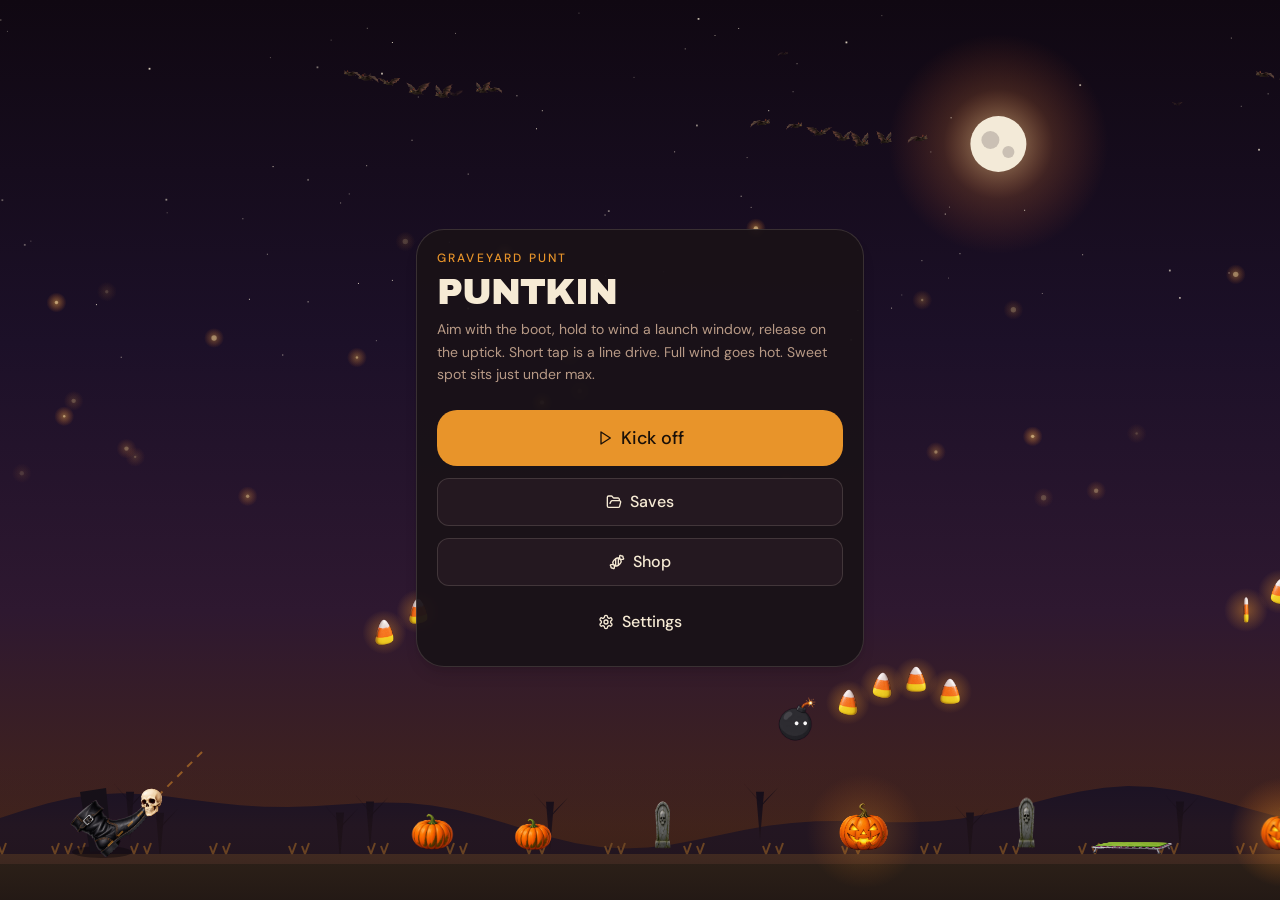
==== commit 100e44c7: "Record your scream for the skull camera rush" ====
--- a/index.html
+++ b/index.html
@@ -16,8 +16,8 @@
       rel="stylesheet"
       href="https://fonts.googleapis.com/css2?family=Archivo+Black&family=DM+Sans:ital,opsz,wght@0,9..40,400;0,9..40,500;0,9..40,600;0,9..40,700;1,9..40,400&display=swap"
     />
-    <script type="module" crossorigin src="./assets/github-pages-CpFflaaY.js"></script>
-    <link rel="stylesheet" crossorigin href="./assets/style-BirdlVa6.css">
+    <script type="module" crossorigin src="./assets/github-pages-1gq3GrC-.js"></script>
+    <link rel="stylesheet" crossorigin href="./assets/style-Br9mVXlD.css">
   </head>
   <body>
     <div id="app"></div>
--- a/assets/style-Br9mVXlD.css
+++ b/assets/style-Br9mVXlD.css
@@ -0,0 +1,3 @@
+/*! tailwindcss v4.3.3 | MIT License | https://tailwindcss.com */
+@layer properties{@supports (((-webkit-hyphens:none)) and (not (margin-trim:inline))) or ((-moz-orient:inline) and (not (color:rgb(from red r g b)))){*,:before,:after,::backdrop{--tw-translate-x:0;--tw-translate-y:0;--tw-translate-z:0;--tw-scale-x:1;--tw-scale-y:1;--tw-scale-z:1;--tw-rotate-x:initial;--tw-rotate-y:initial;--tw-rotate-z:initial;--tw-skew-x:initial;--tw-skew-y:initial;--tw-pan-x:initial;--tw-pan-y:initial;--tw-pinch-zoom:initial;--tw-space-y-reverse:0;--tw-space-x-reverse:0;--tw-divide-x-reverse:0;--tw-border-style:solid;--tw-divide-y-reverse:0;--tw-leading:initial;--tw-font-weight:initial;--tw-tracking:initial;--tw-ordinal:initial;--tw-slashed-zero:initial;--tw-numeric-figure:initial;--tw-numeric-spacing:initial;--tw-numeric-fraction:initial;--tw-shadow:0 0 #0000;--tw-shadow-color:initial;--tw-shadow-alpha:100%;--tw-inset-shadow:0 0 #0000;--tw-inset-shadow-color:initial;--tw-inset-shadow-alpha:100%;--tw-ring-color:initial;--tw-ring-shadow:0 0 #0000;--tw-inset-ring-color:initial;--tw-inset-ring-shadow:0 0 #0000;--tw-ring-inset:initial;--tw-ring-offset-width:0px;--tw-ring-offset-color:#fff;--tw-ring-offset-shadow:0 0 #0000;--tw-outline-style:solid;--tw-blur:initial;--tw-brightness:initial;--tw-contrast:initial;--tw-grayscale:initial;--tw-hue-rotate:initial;--tw-invert:initial;--tw-opacity:initial;--tw-saturate:initial;--tw-sepia:initial;--tw-drop-shadow:initial;--tw-drop-shadow-color:initial;--tw-drop-shadow-alpha:100%;--tw-drop-shadow-size:initial;--tw-backdrop-blur:initial;--tw-backdrop-brightness:initial;--tw-backdrop-contrast:initial;--tw-backdrop-grayscale:initial;--tw-backdrop-hue-rotate:initial;--tw-backdrop-invert:initial;--tw-backdrop-opacity:initial;--tw-backdrop-saturate:initial;--tw-backdrop-sepia:initial;--tw-duration:initial;--tw-ease:initial;--tw-content:"";--tw-animation-delay:0s;--tw-animation-direction:normal;--tw-animation-duration:initial;--tw-animation-fill-mode:none;--tw-animation-iteration-count:1;--tw-enter-blur:0;--tw-enter-opacity:1;--tw-enter-rotate:0;--tw-enter-scale:1;--tw-enter-translate-x:0;--tw-enter-translate-y:0;--tw-exit-blur:0;--tw-exit-opacity:1;--tw-exit-rotate:0;--tw-exit-scale:1;--tw-exit-translate-x:0;--tw-exit-translate-y:0}}}@layer theme{:root,:host{--font-sans:"DM Sans", ui-sans-serif, system-ui, sans-serif;--font-mono:ui-monospace, SFMono-Regular, Menlo, Monaco, Consolas, "Liberation Mono", "Courier New", monospace;--color-red-500:oklch(63.7% .237 25.331);--color-zinc-50:oklch(98.5% 0 none);--color-zinc-400:oklch(70.5% .015 286.067);--color-zinc-500:oklch(55.2% .016 285.938);--color-zinc-900:oklch(21% .006 285.885);--color-zinc-950:oklch(14.1% .005 285.823);--color-neutral-100:oklch(97% 0 none);--color-neutral-300:oklch(87% 0 none);--color-neutral-500:oklch(55.6% 0 none);--color-neutral-700:oklch(37.1% 0 none);--color-neutral-900:oklch(20.5% 0 none);--color-black:#000;--color-white:#fff;--spacing:.25rem;--container-sm:24rem;--container-md:28rem;--text-xs:.75rem;--text-xs--line-height:calc(1 / .75);--text-sm:.875rem;--text-sm--line-height:calc(1.25 / .875);--text-base:1rem;--text-base--line-height:calc(1.5 / 1);--text-lg:1.125rem;--text-lg--line-height:calc(1.75 / 1.125);--text-xl:1.25rem;--text-xl--line-height:calc(1.75 / 1.25);--text-2xl:1.5rem;--text-2xl--line-height:calc(2 / 1.5);--text-3xl:1.875rem;--text-3xl--line-height:calc(2.25 / 1.875);--text-4xl:2.25rem;--text-4xl--line-height:calc(2.5 / 2.25);--font-weight-medium:500;--font-weight-semibold:600;--tracking-tight:-.025em;--tracking-wider:.05em;--leading-tight:1.25;--leading-snug:1.375;--leading-normal:1.5;--leading-relaxed:1.625;--radius-xs:4px;--radius-sm:8px;--radius-md:12px;--radius-lg:20px;--radius-xl:28px;--radius-2xl:1rem;--ease-out:cubic-bezier(0, 0, .2, 1);--ease-in-out:cubic-bezier(.4, 0, .2, 1);--animate-pulse:pulse 2s cubic-bezier(.4, 0, .6, 1) infinite;--default-transition-duration:.15s;--default-transition-timing-function:cubic-bezier(.4, 0, .2, 1);--default-font-family:var(--font-sans);--default-mono-font-family:var(--font-mono);--color-bg:#100812;--color-surface:#1a1218;--color-surface-2:#241820;--color-fg:#f6ead4;--color-muted:#b89a86;--color-faint:#7a6458;--color-accent:#e8942a;--color-accent-fg:#1a1008;--color-danger:#c45c38;--color-border:#f6ead424}@supports (color:color-mix(in lab, red, red)){:root,:host{--color-border:color-mix(in oklab, var(--color-fg) 14%, transparent)}}:root,:host{--color-border-strong:#f6ead442}@supports (color:color-mix(in lab, red, red)){:root,:host{--color-border-strong:color-mix(in oklab, var(--color-fg) 26%, transparent)}}:root,:host{--font-display:"Archivo Black", "DM Sans", sans-serif}}@layer base{*,:after,:before,::backdrop{box-sizing:border-box;border:0 solid;margin:0;padding:0}::file-selector-button{box-sizing:border-box;border:0 solid;margin:0;padding:0}html,:host{-webkit-text-size-adjust:100%;tab-size:4;line-height:1.5;font-family:var(--default-font-family,-apple-system, BlinkMacSystemFont, "Segoe UI", Roboto, "Helvetica Neue", "Noto Sans", Arial, sans-serif, "Apple Color Emoji", "Segoe UI Emoji", "Segoe UI Symbol", "Noto Color Emoji");font-feature-settings:var(--default-font-feature-settings,normal);font-variation-settings:var(--default-font-variation-settings,normal);-webkit-tap-highlight-color:transparent}hr{height:0;color:inherit;border-top-width:1px}abbr:where([title]){-webkit-text-decoration:underline dotted;text-decoration:underline dotted}h1,h2,h3,h4,h5,h6{font-size:inherit;font-weight:inherit}a{color:inherit;-webkit-text-decoration:inherit;-webkit-text-decoration:inherit;-webkit-text-decoration:inherit;-webkit-text-decoration:inherit;text-decoration:inherit}b,strong{font-weight:bolder}code,kbd,samp,pre{font-family:var(--default-mono-font-family,ui-monospace, SFMono-Regular, Menlo, Monaco, Consolas, "Liberation Mono", "Courier New", monospace);font-feature-settings:var(--default-mono-font-feature-settings,normal);font-variation-settings:var(--default-mono-font-variation-settings,normal);font-size:1em}small{font-size:80%}sub,sup{vertical-align:baseline;font-size:75%;line-height:0;position:relative}sub{bottom:-.25em}sup{top:-.5em}table{text-indent:0;border-color:inherit;border-collapse:collapse}:-moz-focusring:where(:not(iframe)){outline:auto}progress{vertical-align:baseline}summary{display:list-item}ol,ul,menu{list-style:none}img,svg,video,canvas,audio,iframe,embed,object{vertical-align:middle;display:block}img,video{max-width:100%;height:auto}button,input,select,optgroup,textarea{font:inherit;font-feature-settings:inherit;font-variation-settings:inherit;letter-spacing:inherit;color:inherit;opacity:1;background-color:#0000;border-radius:0}::file-selector-button{font:inherit;font-feature-settings:inherit;font-variation-settings:inherit;letter-spacing:inherit;color:inherit;opacity:1;background-color:#0000;border-radius:0}:where(select:is([multiple],[size])) optgroup{font-weight:bolder}:where(select:is([multiple],[size])) optgroup option{padding-inline-start:20px}::file-selector-button{margin-inline-end:4px}::placeholder{opacity:1}@supports (not ((-webkit-appearance:-apple-pay-button))) or (contain-intrinsic-size:1px){::placeholder{color:currentColor}@supports (color:color-mix(in lab, red, red)){::placeholder{color:color-mix(in oklab, currentcolor 50%, transparent)}}}textarea{resize:vertical}::-webkit-search-decoration{-webkit-appearance:none}::-webkit-date-and-time-value{min-height:1lh;text-align:inherit}::-webkit-datetime-edit{display:inline-flex}::-webkit-datetime-edit-fields-wrapper{padding:0}::-webkit-datetime-edit{padding-block:0}::-webkit-datetime-edit-year-field{padding-block:0}::-webkit-datetime-edit-month-field{padding-block:0}::-webkit-datetime-edit-day-field{padding-block:0}::-webkit-datetime-edit-hour-field{padding-block:0}::-webkit-datetime-edit-minute-field{padding-block:0}::-webkit-datetime-edit-second-field{padding-block:0}::-webkit-datetime-edit-millisecond-field{padding-block:0}::-webkit-datetime-edit-meridiem-field{padding-block:0}::-webkit-calendar-picker-indicator{line-height:1}:-moz-ui-invalid{box-shadow:none}button,input:where([type=button],[type=reset],[type=submit]){appearance:button}::file-selector-button{appearance:button}::-webkit-inner-spin-button{height:auto}::-webkit-outer-spin-button{height:auto}[hidden]:where(:not([hidden=until-found])){display:none!important}html,body,#app{height:100%}html,body{background:var(--color-bg);color:var(--color-fg);font-family:var(--font-sans);overscroll-behavior:none}button:not(:disabled),[role=button]:not(:disabled){cursor:pointer}*{-webkit-tap-highlight-color:transparent}}@layer components;@layer utilities{.\@container{container-type:inline-size}.pointer-events-auto{pointer-events:auto}.pointer-events-none{pointer-events:none}.collapse{visibility:collapse}.invisible{visibility:hidden}.visible{visibility:visible}.sr-only{clip-path:inset(50%);white-space:nowrap;border-width:0;width:1px;height:1px;margin:-1px;padding:0;position:absolute;overflow:hidden}.not-sr-only{clip-path:none;white-space:normal;width:auto;height:auto;margin:0;padding:0;position:static;overflow:visible}.absolute{position:absolute}.fixed{position:fixed}.relative{position:relative}.static{position:static}.sticky{position:sticky}.inset-0{inset:0}.top-0{top:0}.top-\[38\%\]{top:38%}.top-\[max\(0\.75rem\,env\(safe-area-inset-top\)\)\]{top:max(.75rem, env(safe-area-inset-top))}.right-1{right:var(--spacing)}.right-2{right:calc(var(--spacing) * 2)}.right-3{right:calc(var(--spacing) * 3)}.right-4{right:calc(var(--spacing) * 4)}.bottom-20{bottom:calc(var(--spacing) * 20)}.bottom-\[max\(1\.25rem\,env\(safe-area-inset-bottom\)\)\]{bottom:max(1.25rem, env(safe-area-inset-bottom))}.left-1{left:var(--spacing)}.left-1\/2{left:50%}.left-2{left:calc(var(--spacing) * 2)}.left-3{left:calc(var(--spacing) * 3)}.left-4{left:calc(var(--spacing) * 4)}.isolate{isolation:isolate}.isolation-auto{isolation:auto}.z-10{z-index:10}.z-20{z-index:20}.container{width:100%}@media (width>=40rem){.container{max-width:40rem}}@media (width>=48rem){.container{max-width:48rem}}@media (width>=64rem){.container{max-width:64rem}}@media (width>=80rem){.container{max-width:80rem}}@media (width>=96rem){.container{max-width:96rem}}.mx-auto{margin-inline:auto}.mt-0\.5{margin-top:calc(var(--spacing) * .5)}.mt-1{margin-top:var(--spacing)}.mb-1{margin-bottom:var(--spacing)}.mb-2{margin-bottom:calc(var(--spacing) * 2)}.ml-1{margin-left:var(--spacing)}.ml-2{margin-left:calc(var(--spacing) * 2)}.ml-px{margin-left:1px}.block{display:block}.contents{display:contents}.flex{display:flex}.flow-root{display:flow-root}.grid{display:grid}.hidden{display:none}.inline{display:inline}.inline-block{display:inline-block}.inline-flex{display:inline-flex}.inline-grid{display:inline-grid}.inline-table{display:inline-table}.list-item{display:list-item}.table{display:table}.table-caption{display:table-caption}.table-cell{display:table-cell}.table-column{display:table-column}.table-column-group{display:table-column-group}.table-footer-group{display:table-footer-group}.table-header-group{display:table-header-group}.table-row{display:table-row}.table-row-group{display:table-row-group}.size-3{width:calc(var(--spacing) * 3);height:calc(var(--spacing) * 3)}.size-3\.5{width:calc(var(--spacing) * 3.5);height:calc(var(--spacing) * 3.5)}.size-4{width:calc(var(--spacing) * 4);height:calc(var(--spacing) * 4)}.size-5{width:calc(var(--spacing) * 5);height:calc(var(--spacing) * 5)}.size-10{width:calc(var(--spacing) * 10);height:calc(var(--spacing) * 10)}.size-11{width:calc(var(--spacing) * 11);height:calc(var(--spacing) * 11)}.h-2{height:calc(var(--spacing) * 2)}.h-6{height:calc(var(--spacing) * 6)}.h-8{height:calc(var(--spacing) * 8)}.h-10{height:calc(var(--spacing) * 10)}.h-12{height:calc(var(--spacing) * 12)}.h-14{height:calc(var(--spacing) * 14)}.h-dvh{height:100dvh}.h-full{height:100%}.max-h-\[min\(720px\,92dvh\)\]{max-height:min(720px,92dvh)}.min-h-dvh{min-height:100dvh}.min-h-screen{min-height:100vh}.w-8{width:calc(var(--spacing) * 8)}.w-10{width:calc(var(--spacing) * 10)}.w-full{width:100%}.max-w-md{max-width:var(--container-md)}.max-w-sm{max-width:var(--container-sm)}.min-w-0{min-width:0}.flex-1{flex:1}.shrink{flex-shrink:1}.shrink-0{flex-shrink:0}.grow{flex-grow:1}.border-collapse{border-collapse:collapse}.-translate-x-1{--tw-translate-x:calc(var(--spacing) * -1);translate:var(--tw-translate-x) var(--tw-translate-y)}.-translate-x-1\/2{--tw-translate-x:calc(calc(1 / 2 * 100%) * -1);translate:var(--tw-translate-x) var(--tw-translate-y)}.translate-x-0{--tw-translate-x:0px;translate:var(--tw-translate-x) var(--tw-translate-y)}.translate-x-4{--tw-translate-x:calc(var(--spacing) * 4);translate:var(--tw-translate-x) var(--tw-translate-y)}.translate-none{translate:none}.scale-100{--tw-scale-x:100%;--tw-scale-y:100%;--tw-scale-z:100%;scale:var(--tw-scale-x) var(--tw-scale-y)}.scale-3d{scale:var(--tw-scale-x) var(--tw-scale-y) var(--tw-scale-z)}.scale-\[0\.25\]{scale:.25}.transform{transform:var(--tw-rotate-x,) var(--tw-rotate-y,) var(--tw-rotate-z,) var(--tw-skew-x,) var(--tw-skew-y,)}.animate-pulse{animation:var(--animate-pulse)}.cursor-pointer{cursor:pointer}.touch-pinch-zoom{--tw-pinch-zoom:pinch-zoom;touch-action:var(--tw-pan-x,) var(--tw-pan-y,) var(--tw-pinch-zoom,)}.touch-none{touch-action:none}.resize{resize:both}.grid-cols-2{grid-template-columns:repeat(2,minmax(0,1fr))}.flex-col{flex-direction:column}.flex-wrap{flex-wrap:wrap}.place-items-center{place-items:center}.items-center{align-items:center}.items-end{align-items:flex-end}.items-start{align-items:flex-start}.justify-between{justify-content:space-between}.justify-center{justify-content:center}.justify-end{justify-content:flex-end}.gap-1{gap:var(--spacing)}.gap-2{gap:calc(var(--spacing) * 2)}.gap-3{gap:calc(var(--spacing) * 3)}:where(.space-y-1>:not(:last-child)){--tw-space-y-reverse:0;margin-block-start:calc(var(--spacing) * var(--tw-space-y-reverse));margin-block-end:calc(var(--spacing) * calc(1 - var(--tw-space-y-reverse)))}:where(.space-y-2>:not(:last-child)){--tw-space-y-reverse:0;margin-block-start:calc(calc(var(--spacing) * 2) * var(--tw-space-y-reverse));margin-block-end:calc(calc(var(--spacing) * 2) * calc(1 - var(--tw-space-y-reverse)))}:where(.space-y-3>:not(:last-child)){--tw-space-y-reverse:0;margin-block-start:calc(calc(var(--spacing) * 3) * var(--tw-space-y-reverse));margin-block-end:calc(calc(var(--spacing) * 3) * calc(1 - var(--tw-space-y-reverse)))}:where(.space-y-5>:not(:last-child)){--tw-space-y-reverse:0;margin-block-start:calc(calc(var(--spacing) * 5) * var(--tw-space-y-reverse));margin-block-end:calc(calc(var(--spacing) * 5) * calc(1 - var(--tw-space-y-reverse)))}:where(.space-y-6>:not(:last-child)){--tw-space-y-reverse:0;margin-block-start:calc(calc(var(--spacing) * 6) * var(--tw-space-y-reverse));margin-block-end:calc(calc(var(--spacing) * 6) * calc(1 - var(--tw-space-y-reverse)))}:where(.space-y-reverse>:not(:last-child)){--tw-space-y-reverse:1}:where(.space-x-reverse>:not(:last-child)){--tw-space-x-reverse:1}:where(.divide-x>:not(:last-child)){--tw-divide-x-reverse:0;border-inline-style:var(--tw-border-style);border-inline-start-width:calc(1px * var(--tw-divide-x-reverse));border-inline-end-width:calc(1px * calc(1 - var(--tw-divide-x-reverse)))}:where(.divide-y>:not(:last-child)){--tw-divide-y-reverse:0;border-bottom-style:var(--tw-border-style);border-top-style:var(--tw-border-style);border-top-width:calc(1px * var(--tw-divide-y-reverse));border-bottom-width:calc(1px * calc(1 - var(--tw-divide-y-reverse)))}:where(.divide-y-reverse>:not(:last-child)){--tw-divide-y-reverse:1}.truncate{text-overflow:ellipsis;white-space:nowrap;overflow:hidden}.overflow-hidden{overflow:hidden}.overflow-y-auto{overflow-y:auto}.rounded{border-radius:.25rem}.rounded-2xl{border-radius:var(--radius-2xl)}.rounded-full{border-radius:2147483647px}.rounded-lg{border-radius:var(--radius-lg)}.rounded-md{border-radius:var(--radius-md)}.rounded-sm{border-radius:var(--radius-sm)}.rounded-xl{border-radius:var(--radius-xl)}.rounded-s{border-start-start-radius:.25rem;border-end-start-radius:.25rem}.rounded-ss{border-start-start-radius:.25rem}.rounded-e{border-start-end-radius:.25rem;border-end-end-radius:.25rem}.rounded-se{border-start-end-radius:.25rem}.rounded-ee{border-end-end-radius:.25rem}.rounded-es{border-end-start-radius:.25rem}.rounded-t{border-top-left-radius:.25rem;border-top-right-radius:.25rem}.rounded-l{border-top-left-radius:.25rem;border-bottom-left-radius:.25rem}.rounded-tl{border-top-left-radius:.25rem}.rounded-r{border-top-right-radius:.25rem;border-bottom-right-radius:.25rem}.rounded-tr{border-top-right-radius:.25rem}.rounded-b{border-bottom-right-radius:.25rem;border-bottom-left-radius:.25rem}.rounded-br{border-bottom-right-radius:.25rem}.rounded-bl{border-bottom-left-radius:.25rem}.border{border-style:var(--tw-border-style);border-width:1px}.border-x{border-inline-style:var(--tw-border-style);border-inline-width:1px}.border-y{border-block-style:var(--tw-border-style);border-block-width:1px}.border-s{border-inline-start-style:var(--tw-border-style);border-inline-start-width:1px}.border-e{border-inline-end-style:var(--tw-border-style);border-inline-end-width:1px}.border-bs{border-block-start-style:var(--tw-border-style);border-block-start-width:1px}.border-be{border-block-end-style:var(--tw-border-style);border-block-end-width:1px}.border-t{border-top-style:var(--tw-border-style);border-top-width:1px}.border-r{border-right-style:var(--tw-border-style);border-right-width:1px}.border-b{border-bottom-style:var(--tw-border-style);border-bottom-width:1px}.border-l{border-left-style:var(--tw-border-style);border-left-width:1px}.border-border{border-color:var(--color-border)}.border-border-strong{border-color:var(--color-border-strong)}.border-neutral-300{border-color:var(--color-neutral-300)}.bg-accent{background-color:var(--color-accent)}.bg-accent\/25{background-color:#e8942a40}@supports (color:color-mix(in lab, red, red)){.bg-accent\/25{background-color:color-mix(in oklab, var(--color-accent) 25%, transparent)}}.bg-accent\/80{background-color:#e8942acc}@supports (color:color-mix(in lab, red, red)){.bg-accent\/80{background-color:color-mix(in oklab, var(--color-accent) 80%, transparent)}}.bg-bg{background-color:var(--color-bg)}.bg-black{background-color:var(--color-black)}.bg-black\/10{background-color:#0000001a}@supports (color:color-mix(in lab, red, red)){.bg-black\/10{background-color:color-mix(in oklab, var(--color-black) 10%, transparent)}}.bg-danger{background-color:var(--color-danger)}.bg-fg{background-color:var(--color-fg)}.bg-surface{background-color:var(--color-surface)}.bg-surface-2{background-color:var(--color-surface-2)}.bg-surface\/80{background-color:#1a1218cc}@supports (color:color-mix(in lab, red, red)){.bg-surface\/80{background-color:color-mix(in oklab, var(--color-surface) 80%, transparent)}}.bg-surface\/90{background-color:#1a1218e6}@supports (color:color-mix(in lab, red, red)){.bg-surface\/90{background-color:color-mix(in oklab, var(--color-surface) 90%, transparent)}}.bg-surface\/95{background-color:#1a1218f2}@supports (color:color-mix(in lab, red, red)){.bg-surface\/95{background-color:color-mix(in oklab, var(--color-surface) 95%, transparent)}}.bg-transparent{background-color:#0000}.bg-zinc-50{background-color:var(--color-zinc-50)}.bg-repeat{background-repeat:repeat}.mask-no-clip{-webkit-mask-clip:no-clip;mask-clip:no-clip}.mask-repeat{-webkit-mask-repeat:repeat;mask-repeat:repeat}.object-cover{object-fit:cover}.p-0{padding:0}.p-0\.5{padding:calc(var(--spacing) * .5)}.p-2{padding:calc(var(--spacing) * 2)}.p-3{padding:calc(var(--spacing) * 3)}.p-4{padding:calc(var(--spacing) * 4)}.p-5{padding:calc(var(--spacing) * 5)}.p-6{padding:calc(var(--spacing) * 6)}.p-8{padding:calc(var(--spacing) * 8)}.p-\[16px\]{padding:16px}.px-3{padding-inline:calc(var(--spacing) * 3)}.px-4{padding-inline:calc(var(--spacing) * 4)}.px-5{padding-inline:calc(var(--spacing) * 5)}.px-6{padding-inline:calc(var(--spacing) * 6)}.px-7{padding-inline:calc(var(--spacing) * 7)}.py-2{padding-block:calc(var(--spacing) * 2)}.py-3{padding-block:calc(var(--spacing) * 3)}.pr-3{padding-right:calc(var(--spacing) * 3)}.pr-3\.5{padding-right:calc(var(--spacing) * 3.5)}.pb-\[max\(1\.25rem\,env\(safe-area-inset-bottom\)\)\]{padding-bottom:max(1.25rem, env(safe-area-inset-bottom))}.pl-4{padding-left:calc(var(--spacing) * 4)}.text-center{text-align:center}.text-left{text-align:left}.text-right{text-align:right}.font-display{font-family:var(--font-display)}.font-sans{font-family:var(--font-sans)}.text-2xl{font-size:var(--text-2xl);line-height:var(--tw-leading,var(--text-2xl--line-height))}.text-3xl{font-size:var(--text-3xl);line-height:var(--tw-leading,var(--text-3xl--line-height))}.text-base{font-size:var(--text-base);line-height:var(--tw-leading,var(--text-base--line-height))}.text-lg{font-size:var(--text-lg);line-height:var(--tw-leading,var(--text-lg--line-height))}.text-sm{font-size:var(--text-sm);line-height:var(--tw-leading,var(--text-sm--line-height))}.text-xl{font-size:var(--text-xl);line-height:var(--tw-leading,var(--text-xl--line-height))}.text-xs{font-size:var(--text-xs);line-height:var(--tw-leading,var(--text-xs--line-height))}.text-\[11px\]{font-size:11px}.text-\[13px\]{font-size:13px}.leading-none{--tw-leading:1;line-height:1}.leading-relaxed{--tw-leading:var(--leading-relaxed);line-height:var(--leading-relaxed)}.font-medium{--tw-font-weight:var(--font-weight-medium);font-weight:var(--font-weight-medium)}.font-semibold{--tw-font-weight:var(--font-weight-semibold);font-weight:var(--font-weight-semibold)}.tracking-\[0\.16em\]{--tw-tracking:.16em;letter-spacing:.16em}.tracking-\[0\.18em\]{--tw-tracking:.18em;letter-spacing:.18em}.tracking-tight{--tw-tracking:var(--tracking-tight);letter-spacing:var(--tracking-tight)}.tracking-wider{--tw-tracking:var(--tracking-wider);letter-spacing:var(--tracking-wider)}.text-balance{text-wrap:balance}.text-wrap{text-wrap:wrap}.break-words{overflow-wrap:break-word}.text-clip{text-overflow:clip}.text-ellipsis{text-overflow:ellipsis}.text-accent{color:var(--color-accent)}.text-accent-fg{color:var(--color-accent-fg)}.text-danger{color:var(--color-danger)}.text-faint{color:var(--color-faint)}.text-fg{color:var(--color-fg)}.text-muted{color:var(--color-muted)}.text-neutral-500{color:var(--color-neutral-500)}.text-red-500{color:var(--color-red-500)}.text-white{color:var(--color-white)}.text-zinc-500{color:var(--color-zinc-500)}.text-zinc-900{color:var(--color-zinc-900)}.capitalize{text-transform:capitalize}.lowercase{text-transform:lowercase}.normal-case{text-transform:none}.uppercase{text-transform:uppercase}.italic{font-style:italic}.not-italic{font-style:normal}.diagonal-fractions{--tw-numeric-fraction:diagonal-fractions;font-variant-numeric:var(--tw-ordinal,) var(--tw-slashed-zero,) var(--tw-numeric-figure,) var(--tw-numeric-spacing,) var(--tw-numeric-fraction,)}.lining-nums{--tw-numeric-figure:lining-nums;font-variant-numeric:var(--tw-ordinal,) var(--tw-slashed-zero,) var(--tw-numeric-figure,) var(--tw-numeric-spacing,) var(--tw-numeric-fraction,)}.oldstyle-nums{--tw-numeric-figure:oldstyle-nums;font-variant-numeric:var(--tw-ordinal,) var(--tw-slashed-zero,) var(--tw-numeric-figure,) var(--tw-numeric-spacing,) var(--tw-numeric-fraction,)}.ordinal{--tw-ordinal:ordinal;font-variant-numeric:var(--tw-ordinal,) var(--tw-slashed-zero,) var(--tw-numeric-figure,) var(--tw-numeric-spacing,) var(--tw-numeric-fraction,)}.proportional-nums{--tw-numeric-spacing:proportional-nums;font-variant-numeric:var(--tw-ordinal,) var(--tw-slashed-zero,) var(--tw-numeric-figure,) var(--tw-numeric-spacing,) var(--tw-numeric-fraction,)}.slashed-zero{--tw-slashed-zero:slashed-zero;font-variant-numeric:var(--tw-ordinal,) var(--tw-slashed-zero,) var(--tw-numeric-figure,) var(--tw-numeric-spacing,) var(--tw-numeric-fraction,)}.stacked-fractions{--tw-numeric-fraction:stacked-fractions;font-variant-numeric:var(--tw-ordinal,) var(--tw-slashed-zero,) var(--tw-numeric-figure,) var(--tw-numeric-spacing,) var(--tw-numeric-fraction,)}.tabular-nums{--tw-numeric-spacing:tabular-nums;font-variant-numeric:var(--tw-ordinal,) var(--tw-slashed-zero,) var(--tw-numeric-figure,) var(--tw-numeric-spacing,) var(--tw-numeric-fraction,)}.normal-nums{font-variant-numeric:normal}.line-through{text-decoration-line:line-through}.no-underline{text-decoration-line:none}.overline{text-decoration-line:overline}.underline{text-decoration-line:underline}.underline-offset-4{text-underline-offset:4px}.antialiased{-webkit-font-smoothing:antialiased;-moz-osx-font-smoothing:grayscale}.subpixel-antialiased{-webkit-font-smoothing:auto;-moz-osx-font-smoothing:auto}.opacity-0{opacity:0}.opacity-70{opacity:.7}.opacity-100{opacity:1}.shadow{--tw-shadow:0 1px 3px 0 var(--tw-shadow-color,#0000001a), 0 1px 2px -1px var(--tw-shadow-color,#0000001a);box-shadow:var(--tw-inset-shadow), var(--tw-inset-ring-shadow), var(--tw-ring-offset-shadow), var(--tw-ring-shadow), var(--tw-shadow)}.shadow-lg{--tw-shadow:0 10px 15px -3px var(--tw-shadow-color,#0000001a), 0 4px 6px -4px var(--tw-shadow-color,#0000001a);box-shadow:var(--tw-inset-shadow), var(--tw-inset-ring-shadow), var(--tw-ring-offset-shadow), var(--tw-ring-shadow), var(--tw-shadow)}.ring{--tw-ring-shadow:var(--tw-ring-inset,) 0 0 0 calc(1px + var(--tw-ring-offset-width)) var(--tw-ring-color,currentcolor);box-shadow:var(--tw-inset-shadow), var(--tw-inset-ring-shadow), var(--tw-ring-offset-shadow), var(--tw-ring-shadow), var(--tw-shadow)}.inset-ring{--tw-inset-ring-shadow:inset 0 0 0 1px var(--tw-inset-ring-color,currentcolor);box-shadow:var(--tw-inset-shadow), var(--tw-inset-ring-shadow), var(--tw-ring-offset-shadow), var(--tw-ring-shadow), var(--tw-shadow)}.outline,.outline-1{outline-style:var(--tw-outline-style);outline-width:1px}.-outline-offset-1{outline-offset:calc(1px * -1)}.outline-black{outline-color:var(--color-black)}.outline-black\/10{outline-color:#0000001a}@supports (color:color-mix(in lab, red, red)){.outline-black\/10{outline-color:color-mix(in oklab, var(--color-black) 10%, transparent)}}.blur{--tw-blur:blur(8px);filter:var(--tw-blur,) var(--tw-brightness,) var(--tw-contrast,) var(--tw-grayscale,) var(--tw-hue-rotate,) var(--tw-invert,) var(--tw-saturate,) var(--tw-sepia,) var(--tw-drop-shadow,)}.blur-\[4px\]{--tw-blur:blur(4px);filter:var(--tw-blur,) var(--tw-brightness,) var(--tw-contrast,) var(--tw-grayscale,) var(--tw-hue-rotate,) var(--tw-invert,) var(--tw-saturate,) var(--tw-sepia,) var(--tw-drop-shadow,)}.blur-none{--tw-blur: ;filter:var(--tw-blur,) var(--tw-brightness,) var(--tw-contrast,) var(--tw-grayscale,) var(--tw-hue-rotate,) var(--tw-invert,) var(--tw-saturate,) var(--tw-sepia,) var(--tw-drop-shadow,)}.drop-shadow{--tw-drop-shadow-size:drop-shadow(0 1px 2px var(--tw-drop-shadow-color,#0000001a)) drop-shadow(0 1px 1px var(--tw-drop-shadow-color,#0000000f));--tw-drop-shadow:drop-shadow(0 1px 2px #0000001a) drop-shadow(0 1px 1px #0000000f);filter:var(--tw-blur,) var(--tw-brightness,) var(--tw-contrast,) var(--tw-grayscale,) var(--tw-hue-rotate,) var(--tw-invert,) var(--tw-saturate,) var(--tw-sepia,) var(--tw-drop-shadow,)}.grayscale{--tw-grayscale:grayscale(100%);filter:var(--tw-blur,) var(--tw-brightness,) var(--tw-contrast,) var(--tw-grayscale,) var(--tw-hue-rotate,) var(--tw-invert,) var(--tw-saturate,) var(--tw-sepia,) var(--tw-drop-shadow,)}.invert{--tw-invert:invert(100%);filter:var(--tw-blur,) var(--tw-brightness,) var(--tw-contrast,) var(--tw-grayscale,) var(--tw-hue-rotate,) var(--tw-invert,) var(--tw-saturate,) var(--tw-sepia,) var(--tw-drop-shadow,)}.sepia{--tw-sepia:sepia(100%);filter:var(--tw-blur,) var(--tw-brightness,) var(--tw-contrast,) var(--tw-grayscale,) var(--tw-hue-rotate,) var(--tw-invert,) var(--tw-saturate,) var(--tw-sepia,) var(--tw-drop-shadow,)}.filter{filter:var(--tw-blur,) var(--tw-brightness,) var(--tw-contrast,) var(--tw-grayscale,) var(--tw-hue-rotate,) var(--tw-invert,) var(--tw-saturate,) var(--tw-sepia,) var(--tw-drop-shadow,)}.backdrop-blur{--tw-backdrop-blur:blur(8px);-webkit-backdrop-filter:var(--tw-backdrop-blur,) var(--tw-backdrop-brightness,) var(--tw-backdrop-contrast,) var(--tw-backdrop-grayscale,) var(--tw-backdrop-hue-rotate,) var(--tw-backdrop-invert,) var(--tw-backdrop-opacity,) var(--tw-backdrop-saturate,) var(--tw-backdrop-sepia,);backdrop-filter:var(--tw-backdrop-blur,) var(--tw-backdrop-brightness,) var(--tw-backdrop-contrast,) var(--tw-backdrop-grayscale,) var(--tw-backdrop-hue-rotate,) var(--tw-backdrop-invert,) var(--tw-backdrop-opacity,) var(--tw-backdrop-saturate,) var(--tw-backdrop-sepia,)}.backdrop-grayscale{--tw-backdrop-grayscale:grayscale(100%);-webkit-backdrop-filter:var(--tw-backdrop-blur,) var(--tw-backdrop-brightness,) var(--tw-backdrop-contrast,) var(--tw-backdrop-grayscale,) var(--tw-backdrop-hue-rotate,) var(--tw-backdrop-invert,) var(--tw-backdrop-opacity,) var(--tw-backdrop-saturate,) var(--tw-backdrop-sepia,);backdrop-filter:var(--tw-backdrop-blur,) var(--tw-backdrop-brightness,) var(--tw-backdrop-contrast,) var(--tw-backdrop-grayscale,) var(--tw-backdrop-hue-rotate,) var(--tw-backdrop-invert,) var(--tw-backdrop-opacity,) var(--tw-backdrop-saturate,) var(--tw-backdrop-sepia,)}.backdrop-invert{--tw-backdrop-invert:invert(100%);-webkit-backdrop-filter:var(--tw-backdrop-blur,) var(--tw-backdrop-brightness,) var(--tw-backdrop-contrast,) var(--tw-backdrop-grayscale,) var(--tw-backdrop-hue-rotate,) var(--tw-backdrop-invert,) var(--tw-backdrop-opacity,) var(--tw-backdrop-saturate,) var(--tw-backdrop-sepia,);backdrop-filter:var(--tw-backdrop-blur,) var(--tw-backdrop-brightness,) var(--tw-backdrop-contrast,) var(--tw-backdrop-grayscale,) var(--tw-backdrop-hue-rotate,) var(--tw-backdrop-invert,) var(--tw-backdrop-opacity,) var(--tw-backdrop-saturate,) var(--tw-backdrop-sepia,)}.backdrop-sepia{--tw-backdrop-sepia:sepia(100%);-webkit-backdrop-filter:var(--tw-backdrop-blur,) var(--tw-backdrop-brightness,) var(--tw-backdrop-contrast,) var(--tw-backdrop-grayscale,) var(--tw-backdrop-hue-rotate,) var(--tw-backdrop-invert,) var(--tw-backdrop-opacity,) var(--tw-backdrop-saturate,) var(--tw-backdrop-sepia,);backdrop-filter:var(--tw-backdrop-blur,) var(--tw-backdrop-brightness,) var(--tw-backdrop-contrast,) var(--tw-backdrop-grayscale,) var(--tw-backdrop-hue-rotate,) var(--tw-backdrop-invert,) var(--tw-backdrop-opacity,) var(--tw-backdrop-saturate,) var(--tw-backdrop-sepia,)}.backdrop-filter{-webkit-backdrop-filter:var(--tw-backdrop-blur,) var(--tw-backdrop-brightness,) var(--tw-backdrop-contrast,) var(--tw-backdrop-grayscale,) var(--tw-backdrop-hue-rotate,) var(--tw-backdrop-invert,) var(--tw-backdrop-opacity,) var(--tw-backdrop-saturate,) var(--tw-backdrop-sepia,);backdrop-filter:var(--tw-backdrop-blur,) var(--tw-backdrop-brightness,) var(--tw-backdrop-contrast,) var(--tw-backdrop-grayscale,) var(--tw-backdrop-hue-rotate,) var(--tw-backdrop-invert,) var(--tw-backdrop-opacity,) var(--tw-backdrop-saturate,) var(--tw-backdrop-sepia,)}.transition{transition-property:color,background-color,border-color,outline-color,text-decoration-color,fill,stroke,--tw-gradient-from,--tw-gradient-via,--tw-gradient-to,opacity,box-shadow,transform,translate,scale,rotate,filter,-webkit-backdrop-filter,backdrop-filter,display,content-visibility,overlay,pointer-events;transition-timing-function:var(--tw-ease,var(--default-transition-timing-function));transition-duration:var(--tw-duration,var(--default-transition-duration))}.transition-\[box-shadow\]{transition-property:box-shadow;transition-timing-function:var(--tw-ease,var(--default-transition-timing-function));transition-duration:var(--tw-duration,var(--default-transition-duration))}.transition-\[opacity\,filter\,scale\]{transition-property:opacity,filter,scale;transition-timing-function:var(--tw-ease,var(--default-transition-timing-function));transition-duration:var(--tw-duration,var(--default-transition-duration))}.transition-\[scale\,background-color\]{transition-property:scale,background-color;transition-timing-function:var(--tw-ease,var(--default-transition-timing-function));transition-duration:var(--tw-duration,var(--default-transition-duration))}.transition-\[scale\,opacity\,filter\]{transition-property:scale,opacity,filter;transition-timing-function:var(--tw-ease,var(--default-transition-timing-function));transition-duration:var(--tw-duration,var(--default-transition-duration))}.transition-\[transform\,opacity\,background-color\]{transition-property:transform,opacity,background-color;transition-timing-function:var(--tw-ease,var(--default-transition-timing-function));transition-duration:var(--tw-duration,var(--default-transition-duration))}.transition-colors{transition-property:color,background-color,border-color,outline-color,text-decoration-color,fill,stroke,--tw-gradient-from,--tw-gradient-via,--tw-gradient-to;transition-timing-function:var(--tw-ease,var(--default-transition-timing-function));transition-duration:var(--tw-duration,var(--default-transition-duration))}.transition-transform{transition-property:transform,translate,scale,rotate;transition-timing-function:var(--tw-ease,var(--default-transition-timing-function));transition-duration:var(--tw-duration,var(--default-transition-duration))}.duration-150{--tw-duration:.15s;transition-duration:.15s}.duration-300{--tw-duration:.3s;transition-duration:.3s}.ease-\[cubic-bezier\(0\.2\,0\,0\,1\)\]{--tw-ease:cubic-bezier(.2,0,0,1);transition-timing-function:cubic-bezier(.2,0,0,1)}.ease-out{--tw-ease:var(--ease-out);transition-timing-function:var(--ease-out)}.outline-none{--tw-outline-style:none;outline-style:none}.select-none{-webkit-user-select:none;user-select:none}:where(.divide-x-reverse>:not(:last-child)){--tw-divide-x-reverse:1}.paused{animation-play-state:paused}.ring-inset{--tw-ring-inset:inset}.running{animation-play-state:running}.zoom-in{--tw-enter-scale:0}.zoom-out{--tw-exit-scale:0}.after\:absolute:after{content:var(--tw-content);position:absolute}.after\:top-1\/2:after{content:var(--tw-content);top:50%}.after\:left-1\/2:after{content:var(--tw-content);left:50%}.after\:size-10:after{content:var(--tw-content);width:calc(var(--spacing) * 10);height:calc(var(--spacing) * 10)}.after\:-translate-1\/2:after{content:var(--tw-content);--tw-translate-x:calc(calc(1 / 2 * 100%) * -1);--tw-translate-y:calc(calc(1 / 2 * 100%) * -1);translate:var(--tw-translate-x) var(--tw-translate-y)}@media (hover:hover){.hover\:bg-neutral-100:hover{background-color:var(--color-neutral-100)}.hover\:bg-surface:hover{background-color:var(--color-surface)}.hover\:bg-surface-2:hover{background-color:var(--color-surface-2)}.hover\:text-fg:hover{color:var(--color-fg)}.hover\:underline:hover{text-decoration-line:underline}.hover\:brightness-110:hover{--tw-brightness:brightness(110%);filter:var(--tw-blur,) var(--tw-brightness,) var(--tw-contrast,) var(--tw-grayscale,) var(--tw-hue-rotate,) var(--tw-invert,) var(--tw-saturate,) var(--tw-sepia,) var(--tw-drop-shadow,)}}.focus-visible\:outline-2:focus-visible{outline-style:var(--tw-outline-style);outline-width:2px}.focus-visible\:outline-offset-2:focus-visible{outline-offset:2px}.focus-visible\:outline-accent:focus-visible{outline-color:var(--color-accent)}.active\:scale-\[0\.96\]:active{scale:.96}.active\:scale-\[0\.98\]:active{scale:.98}.active\:not-disabled\:scale-\[0\.96\]:active:not(:disabled){scale:.96}.disabled\:pointer-events-none:disabled{pointer-events:none}.disabled\:cursor-wait:disabled{cursor:wait}.disabled\:no-underline:disabled{text-decoration-line:none}.disabled\:opacity-40:disabled{opacity:.4}@media (width>=40rem){.sm\:items-center{align-items:center}.sm\:text-4xl{font-size:var(--text-4xl);line-height:var(--tw-leading,var(--text-4xl--line-height))}}@media (prefers-color-scheme:dark){.dark\:border-neutral-700{border-color:var(--color-neutral-700)}.dark\:bg-white\/20{background-color:#fff3}@supports (color:color-mix(in lab, red, red)){.dark\:bg-white\/20{background-color:color-mix(in oklab, var(--color-white) 20%, transparent)}}.dark\:bg-zinc-950{background-color:var(--color-zinc-950)}.dark\:text-zinc-50{color:var(--color-zinc-50)}.dark\:text-zinc-400{color:var(--color-zinc-400)}.dark\:outline-white\/10{outline-color:#ffffff1a}@supports (color:color-mix(in lab, red, red)){.dark\:outline-white\/10{outline-color:color-mix(in oklab, var(--color-white) 10%, transparent)}}@media (hover:hover){.dark\:hover\:bg-neutral-900:hover{background-color:var(--color-neutral-900)}}}}@property --tw-animation-delay{syntax:"*";inherits:false;initial-value:0s}@property --tw-animation-direction{syntax:"*";inherits:false;initial-value:normal}@property --tw-animation-duration{syntax:"*";inherits:false}@property --tw-animation-fill-mode{syntax:"*";inherits:false;initial-value:none}@property --tw-animation-iteration-count{syntax:"*";inherits:false;initial-value:1}@property --tw-enter-blur{syntax:"*";inherits:false;initial-value:0}@property --tw-enter-opacity{syntax:"*";inherits:false;initial-value:1}@property --tw-enter-rotate{syntax:"*";inherits:false;initial-value:0}@property --tw-enter-scale{syntax:"*";inherits:false;initial-value:1}@property --tw-enter-translate-x{syntax:"*";inherits:false;initial-value:0}@property --tw-enter-translate-y{syntax:"*";inherits:false;initial-value:0}@property --tw-exit-blur{syntax:"*";inherits:false;initial-value:0}@property --tw-exit-opacity{syntax:"*";inherits:false;initial-value:1}@property --tw-exit-rotate{syntax:"*";inherits:false;initial-value:0}@property --tw-exit-scale{syntax:"*";inherits:false;initial-value:1}@property --tw-exit-translate-x{syntax:"*";inherits:false;initial-value:0}@property --tw-exit-translate-y{syntax:"*";inherits:false;initial-value:0}@media (prefers-reduced-motion:reduce){*,:before,:after{transition-duration:.01ms!important;animation-duration:.01ms!important;animation-iteration-count:1!important}}@property --tw-translate-x{syntax:"*";inherits:false;initial-value:0}@property --tw-translate-y{syntax:"*";inherits:false;initial-value:0}@property --tw-translate-z{syntax:"*";inherits:false;initial-value:0}@property --tw-scale-x{syntax:"*";inherits:false;initial-value:1}@property --tw-scale-y{syntax:"*";inherits:false;initial-value:1}@property --tw-scale-z{syntax:"*";inherits:false;initial-value:1}@property --tw-rotate-x{syntax:"*";inherits:false}@property --tw-rotate-y{syntax:"*";inherits:false}@property --tw-rotate-z{syntax:"*";inherits:false}@property --tw-skew-x{syntax:"*";inherits:false}@property --tw-skew-y{syntax:"*";inherits:false}@property --tw-pan-x{syntax:"*";inherits:false}@property --tw-pan-y{syntax:"*";inherits:false}@property --tw-pinch-zoom{syntax:"*";inherits:false}@property --tw-space-y-reverse{syntax:"*";inherits:false;initial-value:0}@property --tw-space-x-reverse{syntax:"*";inherits:false;initial-value:0}@property --tw-divide-x-reverse{syntax:"*";inherits:false;initial-value:0}@property --tw-border-style{syntax:"*";inherits:false;initial-value:solid}@property --tw-divide-y-reverse{syntax:"*";inherits:false;initial-value:0}@property --tw-leading{syntax:"*";inherits:false}@property --tw-font-weight{syntax:"*";inherits:false}@property --tw-tracking{syntax:"*";inherits:false}@property --tw-ordinal{syntax:"*";inherits:false}@property --tw-slashed-zero{syntax:"*";inherits:false}@property --tw-numeric-figure{syntax:"*";inherits:false}@property --tw-numeric-spacing{syntax:"*";inherits:false}@property --tw-numeric-fraction{syntax:"*";inherits:false}@property --tw-shadow{syntax:"*";inherits:false;initial-value:0 0 #0000}@property --tw-shadow-color{syntax:"*";inherits:false}@property --tw-shadow-alpha{syntax:"<percentage>";inherits:false;initial-value:100%}@property --tw-inset-shadow{syntax:"*";inherits:false;initial-value:0 0 #0000}@property --tw-inset-shadow-color{syntax:"*";inherits:false}@property --tw-inset-shadow-alpha{syntax:"<percentage>";inherits:false;initial-value:100%}@property --tw-ring-color{syntax:"*";inherits:false}@property --tw-ring-shadow{syntax:"*";inherits:false;initial-value:0 0 #0000}@property --tw-inset-ring-color{syntax:"*";inherits:false}@property --tw-inset-ring-shadow{syntax:"*";inherits:false;initial-value:0 0 #0000}@property --tw-ring-inset{syntax:"*";inherits:false}@property --tw-ring-offset-width{syntax:"<length>";inherits:false;initial-value:0}@property --tw-ring-offset-color{syntax:"*";inherits:false;initial-value:#fff}@property --tw-ring-offset-shadow{syntax:"*";inherits:false;initial-value:0 0 #0000}@property --tw-outline-style{syntax:"*";inherits:false;initial-value:solid}@property --tw-blur{syntax:"*";inherits:false}@property --tw-brightness{syntax:"*";inherits:false}@property --tw-contrast{syntax:"*";inherits:false}@property --tw-grayscale{syntax:"*";inherits:false}@property --tw-hue-rotate{syntax:"*";inherits:false}@property --tw-invert{syntax:"*";inherits:false}@property --tw-opacity{syntax:"*";inherits:false}@property --tw-saturate{syntax:"*";inherits:false}@property --tw-sepia{syntax:"*";inherits:false}@property --tw-drop-shadow{syntax:"*";inherits:false}@property --tw-drop-shadow-color{syntax:"*";inherits:false}@property --tw-drop-shadow-alpha{syntax:"<percentage>";inherits:false;initial-value:100%}@property --tw-drop-shadow-size{syntax:"*";inherits:false}@property --tw-backdrop-blur{syntax:"*";inherits:false}@property --tw-backdrop-brightness{syntax:"*";inherits:false}@property --tw-backdrop-contrast{syntax:"*";inherits:false}@property --tw-backdrop-grayscale{syntax:"*";inherits:false}@property --tw-backdrop-hue-rotate{syntax:"*";inherits:false}@property --tw-backdrop-invert{syntax:"*";inherits:false}@property --tw-backdrop-opacity{syntax:"*";inherits:false}@property --tw-backdrop-saturate{syntax:"*";inherits:false}@property --tw-backdrop-sepia{syntax:"*";inherits:false}@property --tw-duration{syntax:"*";inherits:false}@property --tw-ease{syntax:"*";inherits:false}@property --tw-content{syntax:"*";inherits:false;initial-value:""}@keyframes pulse{50%{opacity:.5}}
+/*$vite$:1*/
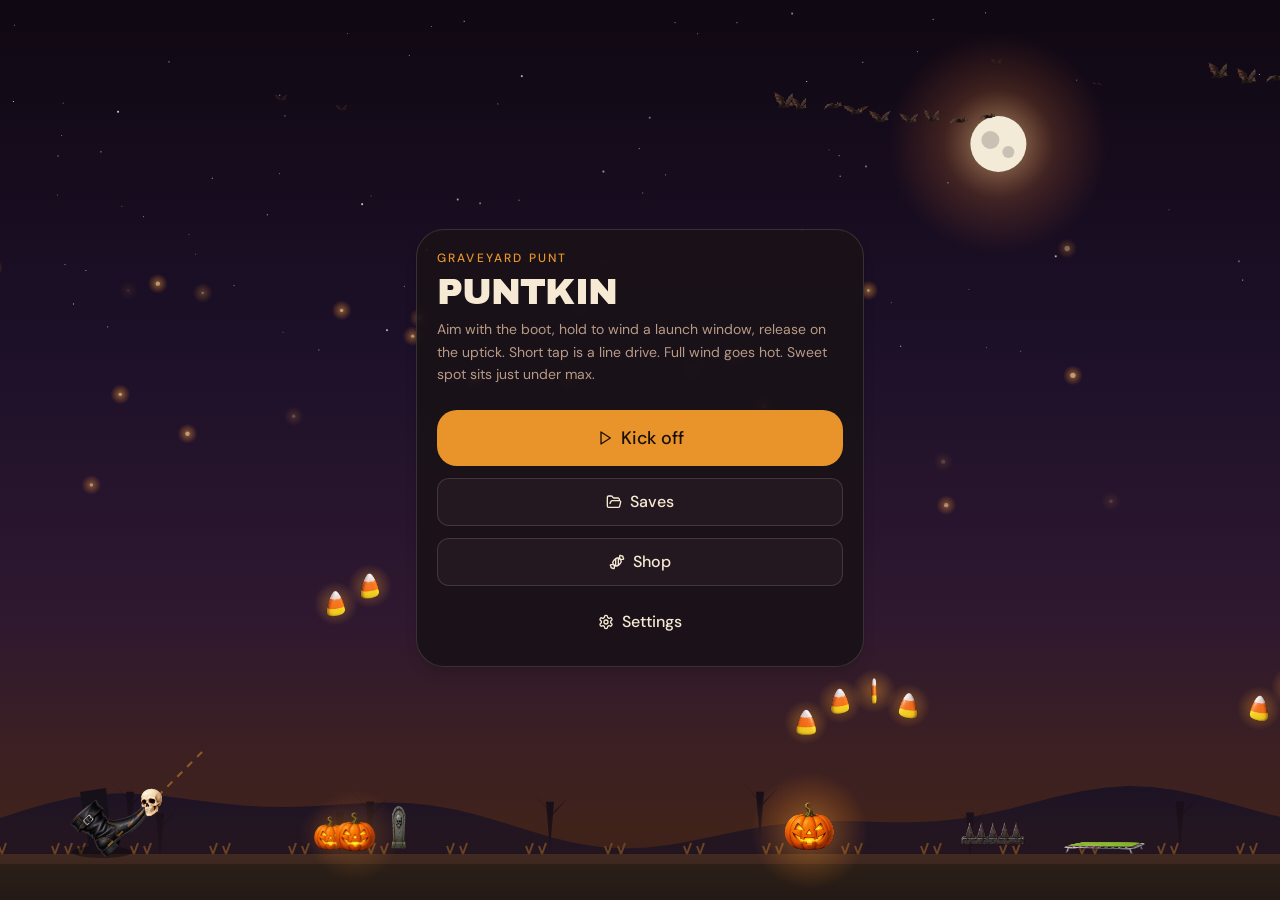
==== commit 83698113: "Scream upload fallback when mic permission is blocked" ====
--- a/index.html
+++ b/index.html
@@ -16,7 +16,7 @@
       rel="stylesheet"
       href="https://fonts.googleapis.com/css2?family=Archivo+Black&family=DM+Sans:ital,opsz,wght@0,9..40,400;0,9..40,500;0,9..40,600;0,9..40,700;1,9..40,400&display=swap"
     />
-    <script type="module" crossorigin src="./assets/github-pages-1gq3GrC-.js"></script>
+    <script type="module" crossorigin src="./assets/github-pages-mxs5Xefm.js"></script>
     <link rel="stylesheet" crossorigin href="./assets/style-Br9mVXlD.css">
   </head>
   <body>
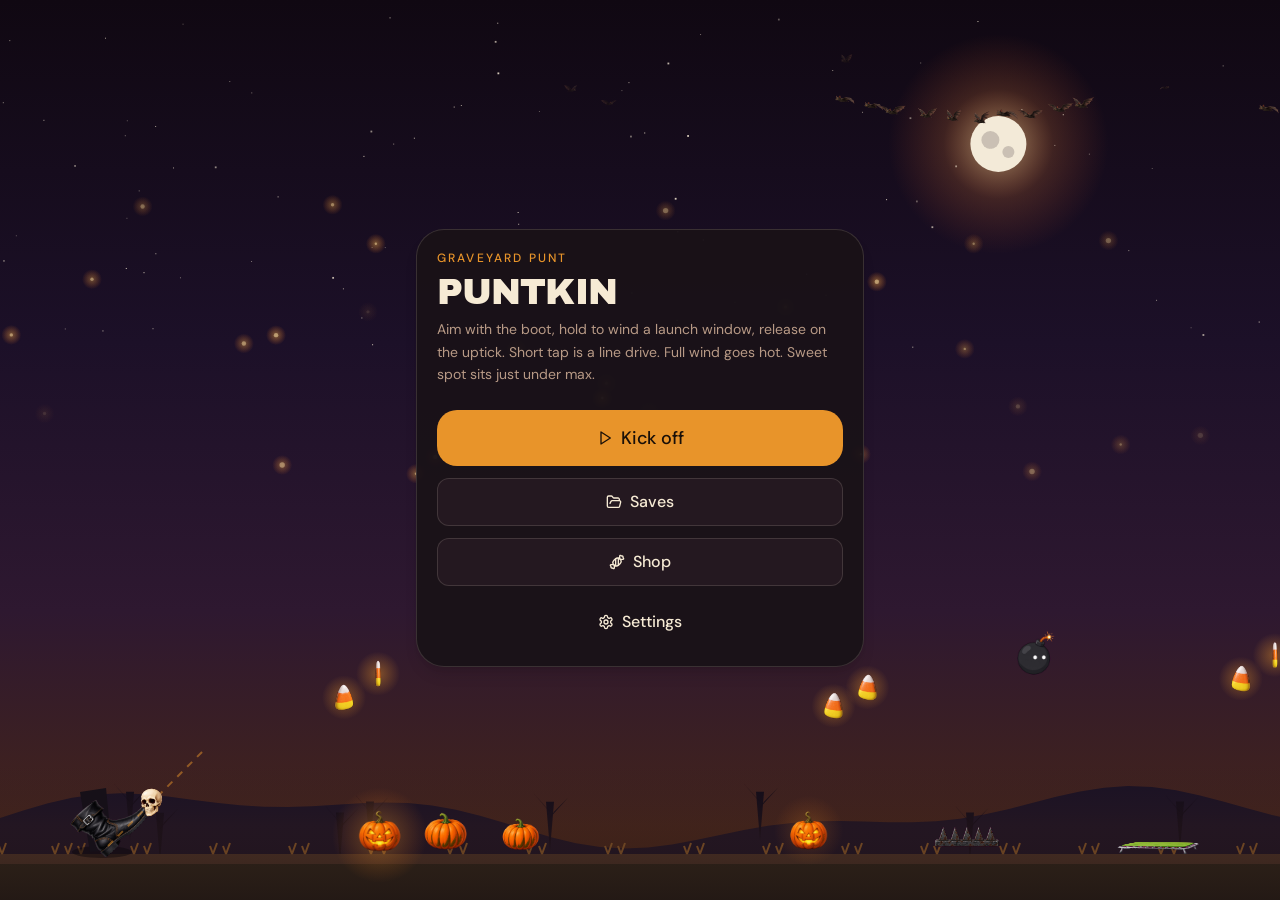
==== commit fb66f518: "Download custom scream so it can be shared" ====
--- a/index.html
+++ b/index.html
@@ -16,7 +16,7 @@
       rel="stylesheet"
       href="https://fonts.googleapis.com/css2?family=Archivo+Black&family=DM+Sans:ital,opsz,wght@0,9..40,400;0,9..40,500;0,9..40,600;0,9..40,700;1,9..40,400&display=swap"
     />
-    <script type="module" crossorigin src="./assets/github-pages-mxs5Xefm.js"></script>
+    <script type="module" crossorigin src="./assets/github-pages-B156Py96.js"></script>
     <link rel="stylesheet" crossorigin href="./assets/style-Br9mVXlD.css">
   </head>
   <body>
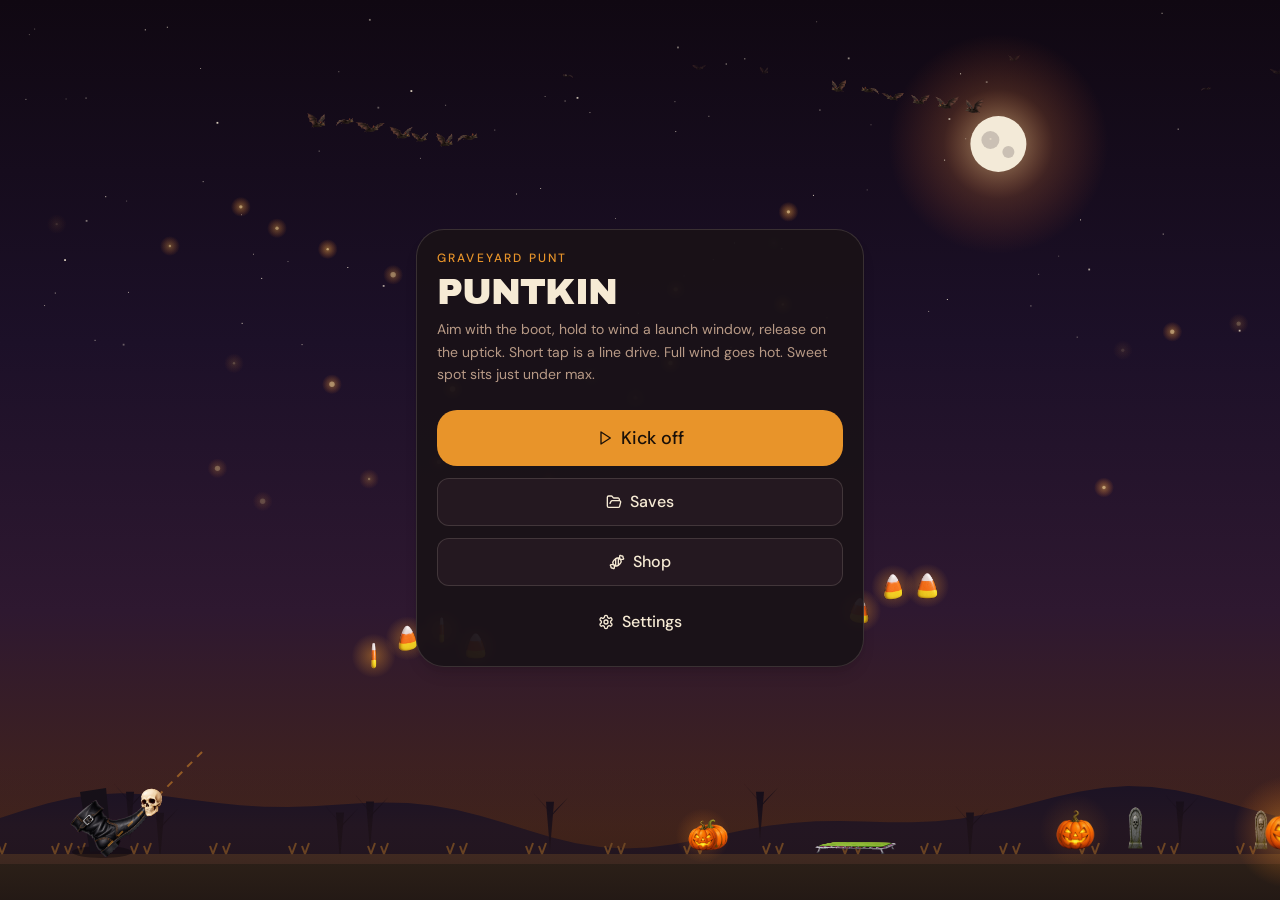
==== commit f80baf0e: "Big Download scream file button" ====
--- a/index.html
+++ b/index.html
@@ -16,7 +16,7 @@
       rel="stylesheet"
       href="https://fonts.googleapis.com/css2?family=Archivo+Black&family=DM+Sans:ital,opsz,wght@0,9..40,400;0,9..40,500;0,9..40,600;0,9..40,700;1,9..40,400&display=swap"
     />
-    <script type="module" crossorigin src="./assets/github-pages-B156Py96.js"></script>
+    <script type="module" crossorigin src="./assets/github-pages-CY0BopBM.js?v=scream"></script>
     <link rel="stylesheet" crossorigin href="./assets/style-Br9mVXlD.css">
   </head>
   <body>
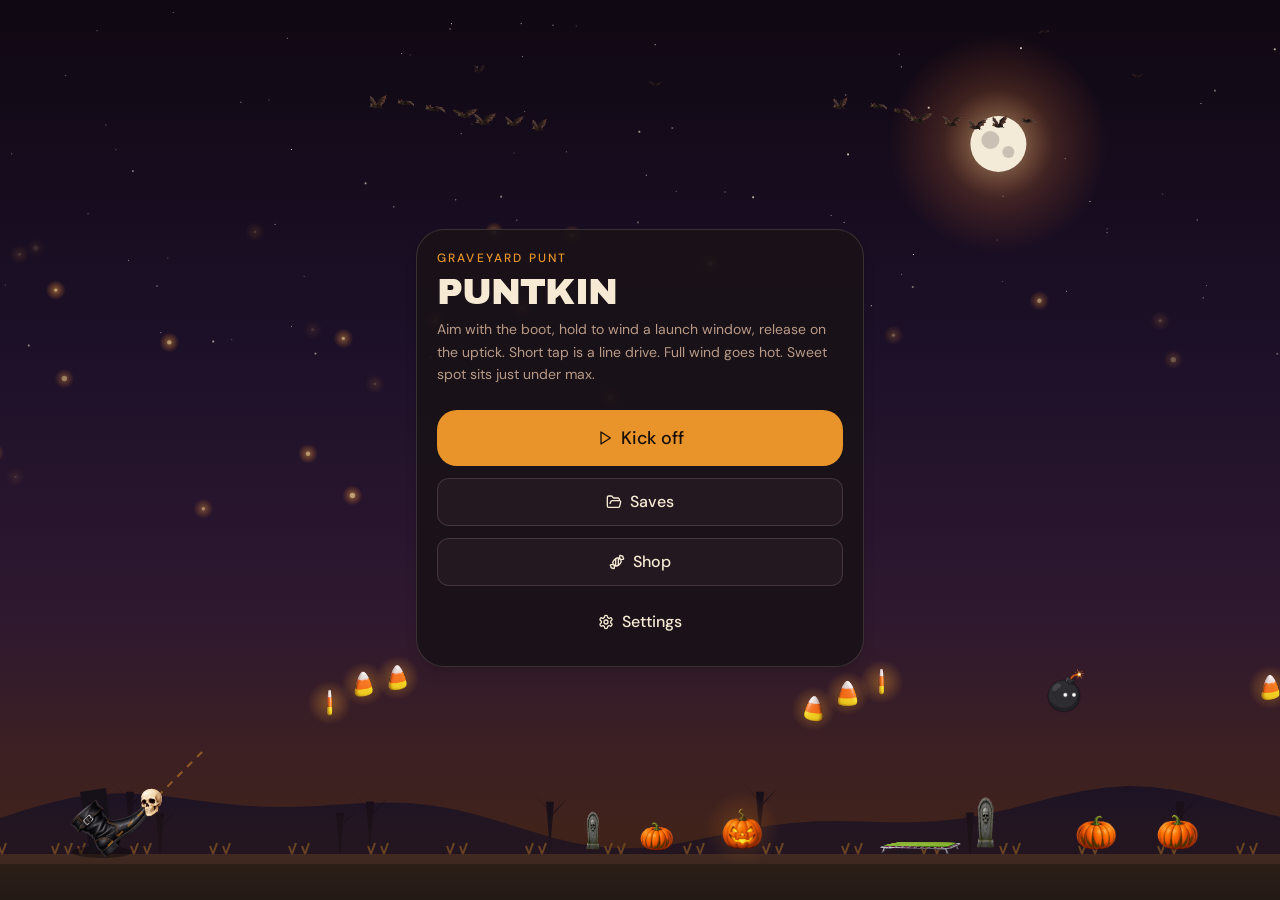
==== commit d285fe7c: "Bake your scream into the skull camera rush" ====
--- a/index.html
+++ b/index.html
@@ -16,7 +16,7 @@
       rel="stylesheet"
       href="https://fonts.googleapis.com/css2?family=Archivo+Black&family=DM+Sans:ital,opsz,wght@0,9..40,400;0,9..40,500;0,9..40,600;0,9..40,700;1,9..40,400&display=swap"
     />
-    <script type="module" crossorigin src="./assets/github-pages-CY0BopBM.js?v=scream"></script>
+    <script type="module" crossorigin src="./assets/github-pages-Bysdhxd_.js?v=yourscream"></script>
     <link rel="stylesheet" crossorigin href="./assets/style-Br9mVXlD.css">
   </head>
   <body>
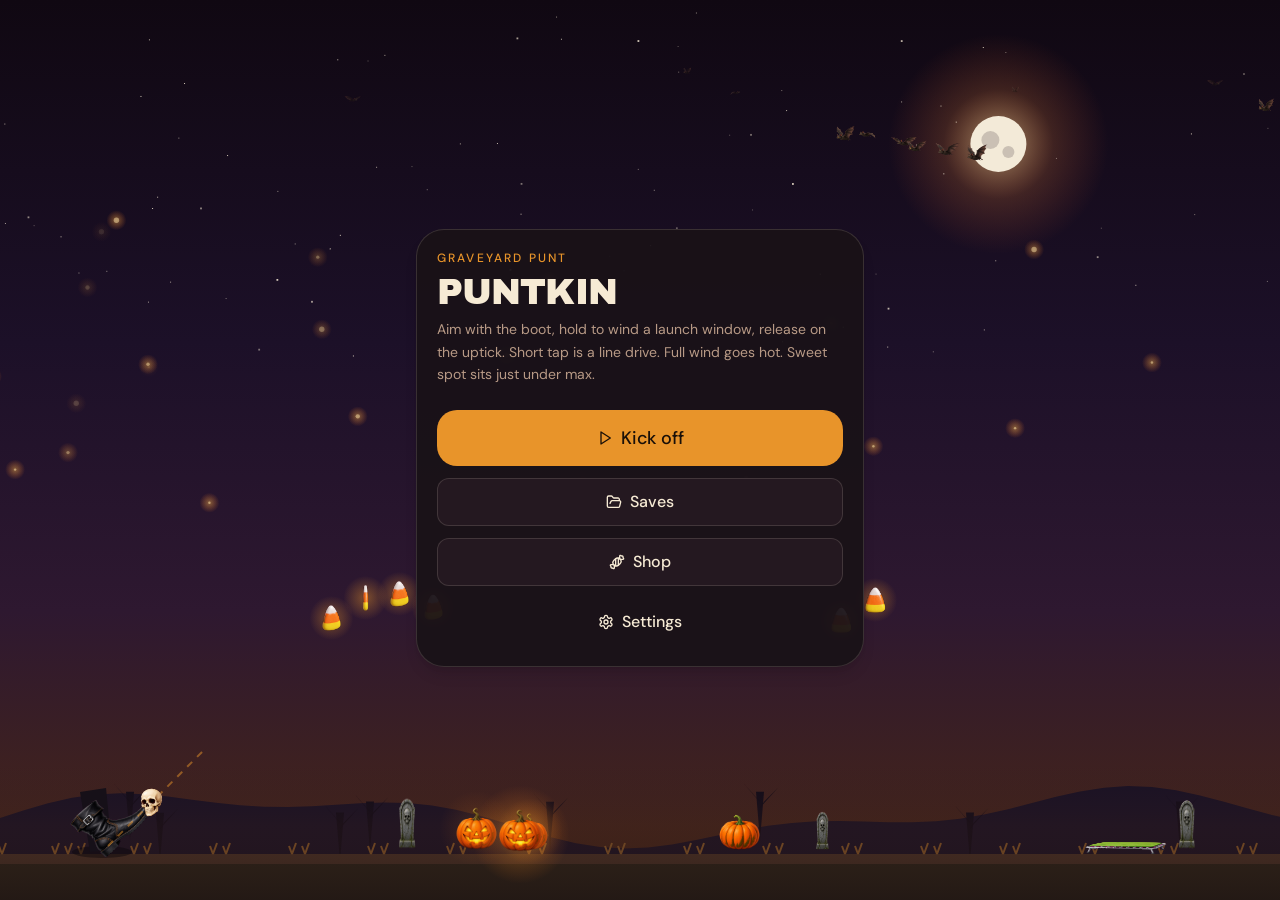
==== commit ed3245fc: "Field goals score on hit or thread and flash GOAL" ====
--- a/index.html
+++ b/index.html
@@ -16,8 +16,8 @@
       rel="stylesheet"
       href="https://fonts.googleapis.com/css2?family=Archivo+Black&family=DM+Sans:ital,opsz,wght@0,9..40,400;0,9..40,500;0,9..40,600;0,9..40,700;1,9..40,400&display=swap"
     />
-    <script type="module" crossorigin src="./assets/github-pages-Bysdhxd_.js?v=yourscream"></script>
-    <link rel="stylesheet" crossorigin href="./assets/style-Br9mVXlD.css">
+    <script type="module" crossorigin src="./assets/github-pages--l4FdyXv.js?v=goal"></script>
+    <link rel="stylesheet" crossorigin href="./assets/style-BUmvWn3U.css">
   </head>
   <body>
     <div id="app"></div>
--- a/assets/style-BUmvWn3U.css
+++ b/assets/style-BUmvWn3U.css
@@ -0,0 +1,3 @@
+/*! tailwindcss v4.3.3 | MIT License | https://tailwindcss.com */
+@layer properties{@supports (((-webkit-hyphens:none)) and (not (margin-trim:inline))) or ((-moz-orient:inline) and (not (color:rgb(from red r g b)))){*,:before,:after,::backdrop{--tw-translate-x:0;--tw-translate-y:0;--tw-translate-z:0;--tw-scale-x:1;--tw-scale-y:1;--tw-scale-z:1;--tw-rotate-x:initial;--tw-rotate-y:initial;--tw-rotate-z:initial;--tw-skew-x:initial;--tw-skew-y:initial;--tw-pan-x:initial;--tw-pan-y:initial;--tw-pinch-zoom:initial;--tw-space-y-reverse:0;--tw-space-x-reverse:0;--tw-divide-x-reverse:0;--tw-border-style:solid;--tw-divide-y-reverse:0;--tw-leading:initial;--tw-font-weight:initial;--tw-tracking:initial;--tw-ordinal:initial;--tw-slashed-zero:initial;--tw-numeric-figure:initial;--tw-numeric-spacing:initial;--tw-numeric-fraction:initial;--tw-shadow:0 0 #0000;--tw-shadow-color:initial;--tw-shadow-alpha:100%;--tw-inset-shadow:0 0 #0000;--tw-inset-shadow-color:initial;--tw-inset-shadow-alpha:100%;--tw-ring-color:initial;--tw-ring-shadow:0 0 #0000;--tw-inset-ring-color:initial;--tw-inset-ring-shadow:0 0 #0000;--tw-ring-inset:initial;--tw-ring-offset-width:0px;--tw-ring-offset-color:#fff;--tw-ring-offset-shadow:0 0 #0000;--tw-outline-style:solid;--tw-blur:initial;--tw-brightness:initial;--tw-contrast:initial;--tw-grayscale:initial;--tw-hue-rotate:initial;--tw-invert:initial;--tw-opacity:initial;--tw-saturate:initial;--tw-sepia:initial;--tw-drop-shadow:initial;--tw-drop-shadow-color:initial;--tw-drop-shadow-alpha:100%;--tw-drop-shadow-size:initial;--tw-backdrop-blur:initial;--tw-backdrop-brightness:initial;--tw-backdrop-contrast:initial;--tw-backdrop-grayscale:initial;--tw-backdrop-hue-rotate:initial;--tw-backdrop-invert:initial;--tw-backdrop-opacity:initial;--tw-backdrop-saturate:initial;--tw-backdrop-sepia:initial;--tw-duration:initial;--tw-ease:initial;--tw-content:"";--tw-animation-delay:0s;--tw-animation-direction:normal;--tw-animation-duration:initial;--tw-animation-fill-mode:none;--tw-animation-iteration-count:1;--tw-enter-blur:0;--tw-enter-opacity:1;--tw-enter-rotate:0;--tw-enter-scale:1;--tw-enter-translate-x:0;--tw-enter-translate-y:0;--tw-exit-blur:0;--tw-exit-opacity:1;--tw-exit-rotate:0;--tw-exit-scale:1;--tw-exit-translate-x:0;--tw-exit-translate-y:0}}}@layer theme{:root,:host{--font-sans:"DM Sans", ui-sans-serif, system-ui, sans-serif;--font-mono:ui-monospace, SFMono-Regular, Menlo, Monaco, Consolas, "Liberation Mono", "Courier New", monospace;--color-red-500:oklch(63.7% .237 25.331);--color-zinc-50:oklch(98.5% 0 none);--color-zinc-400:oklch(70.5% .015 286.067);--color-zinc-500:oklch(55.2% .016 285.938);--color-zinc-900:oklch(21% .006 285.885);--color-zinc-950:oklch(14.1% .005 285.823);--color-neutral-100:oklch(97% 0 none);--color-neutral-300:oklch(87% 0 none);--color-neutral-500:oklch(55.6% 0 none);--color-neutral-700:oklch(37.1% 0 none);--color-neutral-900:oklch(20.5% 0 none);--color-black:#000;--color-white:#fff;--spacing:.25rem;--container-sm:24rem;--container-md:28rem;--text-xs:.75rem;--text-xs--line-height:calc(1 / .75);--text-sm:.875rem;--text-sm--line-height:calc(1.25 / .875);--text-base:1rem;--text-base--line-height:calc(1.5 / 1);--text-lg:1.125rem;--text-lg--line-height:calc(1.75 / 1.125);--text-xl:1.25rem;--text-xl--line-height:calc(1.75 / 1.25);--text-2xl:1.5rem;--text-2xl--line-height:calc(2 / 1.5);--text-3xl:1.875rem;--text-3xl--line-height:calc(2.25 / 1.875);--text-4xl:2.25rem;--text-4xl--line-height:calc(2.5 / 2.25);--text-6xl:3.75rem;--text-6xl--line-height:1;--text-7xl:4.5rem;--text-7xl--line-height:1;--font-weight-medium:500;--font-weight-semibold:600;--tracking-tight:-.025em;--tracking-wider:.05em;--leading-tight:1.25;--leading-snug:1.375;--leading-normal:1.5;--leading-relaxed:1.625;--radius-xs:4px;--radius-sm:8px;--radius-md:12px;--radius-lg:20px;--radius-xl:28px;--radius-2xl:1rem;--ease-out:cubic-bezier(0, 0, .2, 1);--ease-in-out:cubic-bezier(.4, 0, .2, 1);--animate-pulse:pulse 2s cubic-bezier(.4, 0, .6, 1) infinite;--default-transition-duration:.15s;--default-transition-timing-function:cubic-bezier(.4, 0, .2, 1);--default-font-family:var(--font-sans);--default-mono-font-family:var(--font-mono);--color-bg:#100812;--color-surface:#1a1218;--color-surface-2:#241820;--color-fg:#f6ead4;--color-muted:#b89a86;--color-faint:#7a6458;--color-accent:#e8942a;--color-accent-fg:#1a1008;--color-danger:#c45c38;--color-blood:#b01020;--color-border:#f6ead424}@supports (color:color-mix(in lab, red, red)){:root,:host{--color-border:color-mix(in oklab, var(--color-fg) 14%, transparent)}}:root,:host{--color-border-strong:#f6ead442}@supports (color:color-mix(in lab, red, red)){:root,:host{--color-border-strong:color-mix(in oklab, var(--color-fg) 26%, transparent)}}:root,:host{--font-display:"Archivo Black", "DM Sans", sans-serif}}@layer base{*,:after,:before,::backdrop{box-sizing:border-box;border:0 solid;margin:0;padding:0}::file-selector-button{box-sizing:border-box;border:0 solid;margin:0;padding:0}html,:host{-webkit-text-size-adjust:100%;tab-size:4;line-height:1.5;font-family:var(--default-font-family,-apple-system, BlinkMacSystemFont, "Segoe UI", Roboto, "Helvetica Neue", "Noto Sans", Arial, sans-serif, "Apple Color Emoji", "Segoe UI Emoji", "Segoe UI Symbol", "Noto Color Emoji");font-feature-settings:var(--default-font-feature-settings,normal);font-variation-settings:var(--default-font-variation-settings,normal);-webkit-tap-highlight-color:transparent}hr{height:0;color:inherit;border-top-width:1px}abbr:where([title]){-webkit-text-decoration:underline dotted;text-decoration:underline dotted}h1,h2,h3,h4,h5,h6{font-size:inherit;font-weight:inherit}a{color:inherit;-webkit-text-decoration:inherit;-webkit-text-decoration:inherit;-webkit-text-decoration:inherit;-webkit-text-decoration:inherit;text-decoration:inherit}b,strong{font-weight:bolder}code,kbd,samp,pre{font-family:var(--default-mono-font-family,ui-monospace, SFMono-Regular, Menlo, Monaco, Consolas, "Liberation Mono", "Courier New", monospace);font-feature-settings:var(--default-mono-font-feature-settings,normal);font-variation-settings:var(--default-mono-font-variation-settings,normal);font-size:1em}small{font-size:80%}sub,sup{vertical-align:baseline;font-size:75%;line-height:0;position:relative}sub{bottom:-.25em}sup{top:-.5em}table{text-indent:0;border-color:inherit;border-collapse:collapse}:-moz-focusring:where(:not(iframe)){outline:auto}progress{vertical-align:baseline}summary{display:list-item}ol,ul,menu{list-style:none}img,svg,video,canvas,audio,iframe,embed,object{vertical-align:middle;display:block}img,video{max-width:100%;height:auto}button,input,select,optgroup,textarea{font:inherit;font-feature-settings:inherit;font-variation-settings:inherit;letter-spacing:inherit;color:inherit;opacity:1;background-color:#0000;border-radius:0}::file-selector-button{font:inherit;font-feature-settings:inherit;font-variation-settings:inherit;letter-spacing:inherit;color:inherit;opacity:1;background-color:#0000;border-radius:0}:where(select:is([multiple],[size])) optgroup{font-weight:bolder}:where(select:is([multiple],[size])) optgroup option{padding-inline-start:20px}::file-selector-button{margin-inline-end:4px}::placeholder{opacity:1}@supports (not ((-webkit-appearance:-apple-pay-button))) or (contain-intrinsic-size:1px){::placeholder{color:currentColor}@supports (color:color-mix(in lab, red, red)){::placeholder{color:color-mix(in oklab, currentcolor 50%, transparent)}}}textarea{resize:vertical}::-webkit-search-decoration{-webkit-appearance:none}::-webkit-date-and-time-value{min-height:1lh;text-align:inherit}::-webkit-datetime-edit{display:inline-flex}::-webkit-datetime-edit-fields-wrapper{padding:0}::-webkit-datetime-edit{padding-block:0}::-webkit-datetime-edit-year-field{padding-block:0}::-webkit-datetime-edit-month-field{padding-block:0}::-webkit-datetime-edit-day-field{padding-block:0}::-webkit-datetime-edit-hour-field{padding-block:0}::-webkit-datetime-edit-minute-field{padding-block:0}::-webkit-datetime-edit-second-field{padding-block:0}::-webkit-datetime-edit-millisecond-field{padding-block:0}::-webkit-datetime-edit-meridiem-field{padding-block:0}::-webkit-calendar-picker-indicator{line-height:1}:-moz-ui-invalid{box-shadow:none}button,input:where([type=button],[type=reset],[type=submit]){appearance:button}::file-selector-button{appearance:button}::-webkit-inner-spin-button{height:auto}::-webkit-outer-spin-button{height:auto}[hidden]:where(:not([hidden=until-found])){display:none!important}html,body,#app{height:100%}html,body{background:var(--color-bg);color:var(--color-fg);font-family:var(--font-sans);overscroll-behavior:none}button:not(:disabled),[role=button]:not(:disabled){cursor:pointer}*{-webkit-tap-highlight-color:transparent}}@layer components;@layer utilities{.\@container{container-type:inline-size}.pointer-events-auto{pointer-events:auto}.pointer-events-none{pointer-events:none}.collapse{visibility:collapse}.invisible{visibility:hidden}.visible{visibility:visible}.sr-only{clip-path:inset(50%);white-space:nowrap;border-width:0;width:1px;height:1px;margin:-1px;padding:0;position:absolute;overflow:hidden}.not-sr-only{clip-path:none;white-space:normal;width:auto;height:auto;margin:0;padding:0;position:static;overflow:visible}.absolute{position:absolute}.fixed{position:fixed}.relative{position:relative}.static{position:static}.sticky{position:sticky}.inset-0{inset:0}.top-0{top:0}.top-\[32\%\]{top:32%}.top-\[38\%\]{top:38%}.top-\[max\(0\.75rem\,env\(safe-area-inset-top\)\)\]{top:max(.75rem, env(safe-area-inset-top))}.right-1{right:var(--spacing)}.right-2{right:calc(var(--spacing) * 2)}.right-3{right:calc(var(--spacing) * 3)}.right-4{right:calc(var(--spacing) * 4)}.bottom-20{bottom:calc(var(--spacing) * 20)}.bottom-\[max\(1\.25rem\,env\(safe-area-inset-bottom\)\)\]{bottom:max(1.25rem, env(safe-area-inset-bottom))}.left-1{left:var(--spacing)}.left-1\/2{left:50%}.left-2{left:calc(var(--spacing) * 2)}.left-3{left:calc(var(--spacing) * 3)}.left-4{left:calc(var(--spacing) * 4)}.isolate{isolation:isolate}.isolation-auto{isolation:auto}.z-10{z-index:10}.z-20{z-index:20}.container{width:100%}@media (width>=40rem){.container{max-width:40rem}}@media (width>=48rem){.container{max-width:48rem}}@media (width>=64rem){.container{max-width:64rem}}@media (width>=80rem){.container{max-width:80rem}}@media (width>=96rem){.container{max-width:96rem}}.mx-auto{margin-inline:auto}.mt-0\.5{margin-top:calc(var(--spacing) * .5)}.mt-1{margin-top:var(--spacing)}.mb-1{margin-bottom:var(--spacing)}.mb-2{margin-bottom:calc(var(--spacing) * 2)}.ml-1{margin-left:var(--spacing)}.ml-2{margin-left:calc(var(--spacing) * 2)}.ml-px{margin-left:1px}.block{display:block}.contents{display:contents}.flex{display:flex}.flow-root{display:flow-root}.grid{display:grid}.hidden{display:none}.inline{display:inline}.inline-block{display:inline-block}.inline-flex{display:inline-flex}.inline-grid{display:inline-grid}.inline-table{display:inline-table}.list-item{display:list-item}.table{display:table}.table-caption{display:table-caption}.table-cell{display:table-cell}.table-column{display:table-column}.table-column-group{display:table-column-group}.table-footer-group{display:table-footer-group}.table-header-group{display:table-header-group}.table-row{display:table-row}.table-row-group{display:table-row-group}.size-3{width:calc(var(--spacing) * 3);height:calc(var(--spacing) * 3)}.size-3\.5{width:calc(var(--spacing) * 3.5);height:calc(var(--spacing) * 3.5)}.size-4{width:calc(var(--spacing) * 4);height:calc(var(--spacing) * 4)}.size-5{width:calc(var(--spacing) * 5);height:calc(var(--spacing) * 5)}.size-10{width:calc(var(--spacing) * 10);height:calc(var(--spacing) * 10)}.size-11{width:calc(var(--spacing) * 11);height:calc(var(--spacing) * 11)}.h-2{height:calc(var(--spacing) * 2)}.h-6{height:calc(var(--spacing) * 6)}.h-8{height:calc(var(--spacing) * 8)}.h-10{height:calc(var(--spacing) * 10)}.h-12{height:calc(var(--spacing) * 12)}.h-14{height:calc(var(--spacing) * 14)}.h-dvh{height:100dvh}.h-full{height:100%}.max-h-\[min\(720px\,92dvh\)\]{max-height:min(720px,92dvh)}.min-h-dvh{min-height:100dvh}.min-h-screen{min-height:100vh}.w-8{width:calc(var(--spacing) * 8)}.w-10{width:calc(var(--spacing) * 10)}.w-full{width:100%}.max-w-md{max-width:var(--container-md)}.max-w-sm{max-width:var(--container-sm)}.min-w-0{min-width:0}.flex-1{flex:1}.shrink{flex-shrink:1}.shrink-0{flex-shrink:0}.grow{flex-grow:1}.border-collapse{border-collapse:collapse}.-translate-x-1{--tw-translate-x:calc(var(--spacing) * -1);translate:var(--tw-translate-x) var(--tw-translate-y)}.-translate-x-1\/2{--tw-translate-x:calc(calc(1 / 2 * 100%) * -1);translate:var(--tw-translate-x) var(--tw-translate-y)}.translate-x-0{--tw-translate-x:0px;translate:var(--tw-translate-x) var(--tw-translate-y)}.translate-x-4{--tw-translate-x:calc(var(--spacing) * 4);translate:var(--tw-translate-x) var(--tw-translate-y)}.translate-none{translate:none}.scale-100{--tw-scale-x:100%;--tw-scale-y:100%;--tw-scale-z:100%;scale:var(--tw-scale-x) var(--tw-scale-y)}.scale-3d{scale:var(--tw-scale-x) var(--tw-scale-y) var(--tw-scale-z)}.scale-\[0\.25\]{scale:.25}.transform{transform:var(--tw-rotate-x,) var(--tw-rotate-y,) var(--tw-rotate-z,) var(--tw-skew-x,) var(--tw-skew-y,)}.animate-pulse{animation:var(--animate-pulse)}.cursor-pointer{cursor:pointer}.touch-pinch-zoom{--tw-pinch-zoom:pinch-zoom;touch-action:var(--tw-pan-x,) var(--tw-pan-y,) var(--tw-pinch-zoom,)}.touch-none{touch-action:none}.resize{resize:both}.grid-cols-2{grid-template-columns:repeat(2,minmax(0,1fr))}.flex-col{flex-direction:column}.flex-wrap{flex-wrap:wrap}.place-items-center{place-items:center}.items-center{align-items:center}.items-end{align-items:flex-end}.items-start{align-items:flex-start}.justify-between{justify-content:space-between}.justify-center{justify-content:center}.justify-end{justify-content:flex-end}.gap-1{gap:var(--spacing)}.gap-2{gap:calc(var(--spacing) * 2)}.gap-3{gap:calc(var(--spacing) * 3)}:where(.space-y-1>:not(:last-child)){--tw-space-y-reverse:0;margin-block-start:calc(var(--spacing) * var(--tw-space-y-reverse));margin-block-end:calc(var(--spacing) * calc(1 - var(--tw-space-y-reverse)))}:where(.space-y-2>:not(:last-child)){--tw-space-y-reverse:0;margin-block-start:calc(calc(var(--spacing) * 2) * var(--tw-space-y-reverse));margin-block-end:calc(calc(var(--spacing) * 2) * calc(1 - var(--tw-space-y-reverse)))}:where(.space-y-3>:not(:last-child)){--tw-space-y-reverse:0;margin-block-start:calc(calc(var(--spacing) * 3) * var(--tw-space-y-reverse));margin-block-end:calc(calc(var(--spacing) * 3) * calc(1 - var(--tw-space-y-reverse)))}:where(.space-y-5>:not(:last-child)){--tw-space-y-reverse:0;margin-block-start:calc(calc(var(--spacing) * 5) * var(--tw-space-y-reverse));margin-block-end:calc(calc(var(--spacing) * 5) * calc(1 - var(--tw-space-y-reverse)))}:where(.space-y-6>:not(:last-child)){--tw-space-y-reverse:0;margin-block-start:calc(calc(var(--spacing) * 6) * var(--tw-space-y-reverse));margin-block-end:calc(calc(var(--spacing) * 6) * calc(1 - var(--tw-space-y-reverse)))}:where(.space-y-reverse>:not(:last-child)){--tw-space-y-reverse:1}:where(.space-x-reverse>:not(:last-child)){--tw-space-x-reverse:1}:where(.divide-x>:not(:last-child)){--tw-divide-x-reverse:0;border-inline-style:var(--tw-border-style);border-inline-start-width:calc(1px * var(--tw-divide-x-reverse));border-inline-end-width:calc(1px * calc(1 - var(--tw-divide-x-reverse)))}:where(.divide-y>:not(:last-child)){--tw-divide-y-reverse:0;border-bottom-style:var(--tw-border-style);border-top-style:var(--tw-border-style);border-top-width:calc(1px * var(--tw-divide-y-reverse));border-bottom-width:calc(1px * calc(1 - var(--tw-divide-y-reverse)))}:where(.divide-y-reverse>:not(:last-child)){--tw-divide-y-reverse:1}.truncate{text-overflow:ellipsis;white-space:nowrap;overflow:hidden}.overflow-hidden{overflow:hidden}.overflow-y-auto{overflow-y:auto}.rounded{border-radius:.25rem}.rounded-2xl{border-radius:var(--radius-2xl)}.rounded-full{border-radius:2147483647px}.rounded-lg{border-radius:var(--radius-lg)}.rounded-md{border-radius:var(--radius-md)}.rounded-sm{border-radius:var(--radius-sm)}.rounded-xl{border-radius:var(--radius-xl)}.rounded-s{border-start-start-radius:.25rem;border-end-start-radius:.25rem}.rounded-ss{border-start-start-radius:.25rem}.rounded-e{border-start-end-radius:.25rem;border-end-end-radius:.25rem}.rounded-se{border-start-end-radius:.25rem}.rounded-ee{border-end-end-radius:.25rem}.rounded-es{border-end-start-radius:.25rem}.rounded-t{border-top-left-radius:.25rem;border-top-right-radius:.25rem}.rounded-l{border-top-left-radius:.25rem;border-bottom-left-radius:.25rem}.rounded-tl{border-top-left-radius:.25rem}.rounded-r{border-top-right-radius:.25rem;border-bottom-right-radius:.25rem}.rounded-tr{border-top-right-radius:.25rem}.rounded-b{border-bottom-right-radius:.25rem;border-bottom-left-radius:.25rem}.rounded-br{border-bottom-right-radius:.25rem}.rounded-bl{border-bottom-left-radius:.25rem}.border{border-style:var(--tw-border-style);border-width:1px}.border-x{border-inline-style:var(--tw-border-style);border-inline-width:1px}.border-y{border-block-style:var(--tw-border-style);border-block-width:1px}.border-s{border-inline-start-style:var(--tw-border-style);border-inline-start-width:1px}.border-e{border-inline-end-style:var(--tw-border-style);border-inline-end-width:1px}.border-bs{border-block-start-style:var(--tw-border-style);border-block-start-width:1px}.border-be{border-block-end-style:var(--tw-border-style);border-block-end-width:1px}.border-t{border-top-style:var(--tw-border-style);border-top-width:1px}.border-r{border-right-style:var(--tw-border-style);border-right-width:1px}.border-b{border-bottom-style:var(--tw-border-style);border-bottom-width:1px}.border-l{border-left-style:var(--tw-border-style);border-left-width:1px}.border-border{border-color:var(--color-border)}.border-border-strong{border-color:var(--color-border-strong)}.border-neutral-300{border-color:var(--color-neutral-300)}.bg-accent{background-color:var(--color-accent)}.bg-accent\/25{background-color:#e8942a40}@supports (color:color-mix(in lab, red, red)){.bg-accent\/25{background-color:color-mix(in oklab, var(--color-accent) 25%, transparent)}}.bg-accent\/80{background-color:#e8942acc}@supports (color:color-mix(in lab, red, red)){.bg-accent\/80{background-color:color-mix(in oklab, var(--color-accent) 80%, transparent)}}.bg-bg{background-color:var(--color-bg)}.bg-black{background-color:var(--color-black)}.bg-black\/10{background-color:#0000001a}@supports (color:color-mix(in lab, red, red)){.bg-black\/10{background-color:color-mix(in oklab, var(--color-black) 10%, transparent)}}.bg-danger{background-color:var(--color-danger)}.bg-fg{background-color:var(--color-fg)}.bg-surface{background-color:var(--color-surface)}.bg-surface-2{background-color:var(--color-surface-2)}.bg-surface\/80{background-color:#1a1218cc}@supports (color:color-mix(in lab, red, red)){.bg-surface\/80{background-color:color-mix(in oklab, var(--color-surface) 80%, transparent)}}.bg-surface\/90{background-color:#1a1218e6}@supports (color:color-mix(in lab, red, red)){.bg-surface\/90{background-color:color-mix(in oklab, var(--color-surface) 90%, transparent)}}.bg-surface\/95{background-color:#1a1218f2}@supports (color:color-mix(in lab, red, red)){.bg-surface\/95{background-color:color-mix(in oklab, var(--color-surface) 95%, transparent)}}.bg-transparent{background-color:#0000}.bg-zinc-50{background-color:var(--color-zinc-50)}.bg-repeat{background-repeat:repeat}.mask-no-clip{-webkit-mask-clip:no-clip;mask-clip:no-clip}.mask-repeat{-webkit-mask-repeat:repeat;mask-repeat:repeat}.object-cover{object-fit:cover}.p-0{padding:0}.p-0\.5{padding:calc(var(--spacing) * .5)}.p-2{padding:calc(var(--spacing) * 2)}.p-3{padding:calc(var(--spacing) * 3)}.p-4{padding:calc(var(--spacing) * 4)}.p-5{padding:calc(var(--spacing) * 5)}.p-6{padding:calc(var(--spacing) * 6)}.p-8{padding:calc(var(--spacing) * 8)}.p-\[16px\]{padding:16px}.px-3{padding-inline:calc(var(--spacing) * 3)}.px-4{padding-inline:calc(var(--spacing) * 4)}.px-5{padding-inline:calc(var(--spacing) * 5)}.px-6{padding-inline:calc(var(--spacing) * 6)}.px-7{padding-inline:calc(var(--spacing) * 7)}.py-2{padding-block:calc(var(--spacing) * 2)}.py-3{padding-block:calc(var(--spacing) * 3)}.pr-3{padding-right:calc(var(--spacing) * 3)}.pr-3\.5{padding-right:calc(var(--spacing) * 3.5)}.pb-\[max\(1\.25rem\,env\(safe-area-inset-bottom\)\)\]{padding-bottom:max(1.25rem, env(safe-area-inset-bottom))}.pl-4{padding-left:calc(var(--spacing) * 4)}.text-center{text-align:center}.text-left{text-align:left}.text-right{text-align:right}.font-display{font-family:var(--font-display)}.font-sans{font-family:var(--font-sans)}.text-2xl{font-size:var(--text-2xl);line-height:var(--tw-leading,var(--text-2xl--line-height))}.text-3xl{font-size:var(--text-3xl);line-height:var(--tw-leading,var(--text-3xl--line-height))}.text-6xl{font-size:var(--text-6xl);line-height:var(--tw-leading,var(--text-6xl--line-height))}.text-base{font-size:var(--text-base);line-height:var(--tw-leading,var(--text-base--line-height))}.text-lg{font-size:var(--text-lg);line-height:var(--tw-leading,var(--text-lg--line-height))}.text-sm{font-size:var(--text-sm);line-height:var(--tw-leading,var(--text-sm--line-height))}.text-xl{font-size:var(--text-xl);line-height:var(--tw-leading,var(--text-xl--line-height))}.text-xs{font-size:var(--text-xs);line-height:var(--tw-leading,var(--text-xs--line-height))}.text-\[11px\]{font-size:11px}.text-\[13px\]{font-size:13px}.leading-none{--tw-leading:1;line-height:1}.leading-relaxed{--tw-leading:var(--leading-relaxed);line-height:var(--leading-relaxed)}.font-medium{--tw-font-weight:var(--font-weight-medium);font-weight:var(--font-weight-medium)}.font-semibold{--tw-font-weight:var(--font-weight-semibold);font-weight:var(--font-weight-semibold)}.tracking-\[0\.16em\]{--tw-tracking:.16em;letter-spacing:.16em}.tracking-\[0\.18em\]{--tw-tracking:.18em;letter-spacing:.18em}.tracking-tight{--tw-tracking:var(--tracking-tight);letter-spacing:var(--tracking-tight)}.tracking-wider{--tw-tracking:var(--tracking-wider);letter-spacing:var(--tracking-wider)}.text-balance{text-wrap:balance}.text-wrap{text-wrap:wrap}.break-words{overflow-wrap:break-word}.text-clip{text-overflow:clip}.text-ellipsis{text-overflow:ellipsis}.text-accent{color:var(--color-accent)}.text-accent-fg{color:var(--color-accent-fg)}.text-blood{color:var(--color-blood)}.text-danger{color:var(--color-danger)}.text-faint{color:var(--color-faint)}.text-fg{color:var(--color-fg)}.text-muted{color:var(--color-muted)}.text-neutral-500{color:var(--color-neutral-500)}.text-red-500{color:var(--color-red-500)}.text-white{color:var(--color-white)}.text-zinc-500{color:var(--color-zinc-500)}.text-zinc-900{color:var(--color-zinc-900)}.capitalize{text-transform:capitalize}.lowercase{text-transform:lowercase}.normal-case{text-transform:none}.uppercase{text-transform:uppercase}.italic{font-style:italic}.not-italic{font-style:normal}.diagonal-fractions{--tw-numeric-fraction:diagonal-fractions;font-variant-numeric:var(--tw-ordinal,) var(--tw-slashed-zero,) var(--tw-numeric-figure,) var(--tw-numeric-spacing,) var(--tw-numeric-fraction,)}.lining-nums{--tw-numeric-figure:lining-nums;font-variant-numeric:var(--tw-ordinal,) var(--tw-slashed-zero,) var(--tw-numeric-figure,) var(--tw-numeric-spacing,) var(--tw-numeric-fraction,)}.oldstyle-nums{--tw-numeric-figure:oldstyle-nums;font-variant-numeric:var(--tw-ordinal,) var(--tw-slashed-zero,) var(--tw-numeric-figure,) var(--tw-numeric-spacing,) var(--tw-numeric-fraction,)}.ordinal{--tw-ordinal:ordinal;font-variant-numeric:var(--tw-ordinal,) var(--tw-slashed-zero,) var(--tw-numeric-figure,) var(--tw-numeric-spacing,) var(--tw-numeric-fraction,)}.proportional-nums{--tw-numeric-spacing:proportional-nums;font-variant-numeric:var(--tw-ordinal,) var(--tw-slashed-zero,) var(--tw-numeric-figure,) var(--tw-numeric-spacing,) var(--tw-numeric-fraction,)}.slashed-zero{--tw-slashed-zero:slashed-zero;font-variant-numeric:var(--tw-ordinal,) var(--tw-slashed-zero,) var(--tw-numeric-figure,) var(--tw-numeric-spacing,) var(--tw-numeric-fraction,)}.stacked-fractions{--tw-numeric-fraction:stacked-fractions;font-variant-numeric:var(--tw-ordinal,) var(--tw-slashed-zero,) var(--tw-numeric-figure,) var(--tw-numeric-spacing,) var(--tw-numeric-fraction,)}.tabular-nums{--tw-numeric-spacing:tabular-nums;font-variant-numeric:var(--tw-ordinal,) var(--tw-slashed-zero,) var(--tw-numeric-figure,) var(--tw-numeric-spacing,) var(--tw-numeric-fraction,)}.normal-nums{font-variant-numeric:normal}.line-through{text-decoration-line:line-through}.no-underline{text-decoration-line:none}.overline{text-decoration-line:overline}.underline{text-decoration-line:underline}.underline-offset-4{text-underline-offset:4px}.antialiased{-webkit-font-smoothing:antialiased;-moz-osx-font-smoothing:grayscale}.subpixel-antialiased{-webkit-font-smoothing:auto;-moz-osx-font-smoothing:auto}.opacity-0{opacity:0}.opacity-70{opacity:.7}.opacity-100{opacity:1}.shadow{--tw-shadow:0 1px 3px 0 var(--tw-shadow-color,#0000001a), 0 1px 2px -1px var(--tw-shadow-color,#0000001a);box-shadow:var(--tw-inset-shadow), var(--tw-inset-ring-shadow), var(--tw-ring-offset-shadow), var(--tw-ring-shadow), var(--tw-shadow)}.shadow-lg{--tw-shadow:0 10px 15px -3px var(--tw-shadow-color,#0000001a), 0 4px 6px -4px var(--tw-shadow-color,#0000001a);box-shadow:var(--tw-inset-shadow), var(--tw-inset-ring-shadow), var(--tw-ring-offset-shadow), var(--tw-ring-shadow), var(--tw-shadow)}.ring{--tw-ring-shadow:var(--tw-ring-inset,) 0 0 0 calc(1px + var(--tw-ring-offset-width)) var(--tw-ring-color,currentcolor);box-shadow:var(--tw-inset-shadow), var(--tw-inset-ring-shadow), var(--tw-ring-offset-shadow), var(--tw-ring-shadow), var(--tw-shadow)}.inset-ring{--tw-inset-ring-shadow:inset 0 0 0 1px var(--tw-inset-ring-color,currentcolor);box-shadow:var(--tw-inset-shadow), var(--tw-inset-ring-shadow), var(--tw-ring-offset-shadow), var(--tw-ring-shadow), var(--tw-shadow)}.outline,.outline-1{outline-style:var(--tw-outline-style);outline-width:1px}.-outline-offset-1{outline-offset:calc(1px * -1)}.outline-black{outline-color:var(--color-black)}.outline-black\/10{outline-color:#0000001a}@supports (color:color-mix(in lab, red, red)){.outline-black\/10{outline-color:color-mix(in oklab, var(--color-black) 10%, transparent)}}.blur{--tw-blur:blur(8px);filter:var(--tw-blur,) var(--tw-brightness,) var(--tw-contrast,) var(--tw-grayscale,) var(--tw-hue-rotate,) var(--tw-invert,) var(--tw-saturate,) var(--tw-sepia,) var(--tw-drop-shadow,)}.blur-\[4px\]{--tw-blur:blur(4px);filter:var(--tw-blur,) var(--tw-brightness,) var(--tw-contrast,) var(--tw-grayscale,) var(--tw-hue-rotate,) var(--tw-invert,) var(--tw-saturate,) var(--tw-sepia,) var(--tw-drop-shadow,)}.blur-none{--tw-blur: ;filter:var(--tw-blur,) var(--tw-brightness,) var(--tw-contrast,) var(--tw-grayscale,) var(--tw-hue-rotate,) var(--tw-invert,) var(--tw-saturate,) var(--tw-sepia,) var(--tw-drop-shadow,)}.drop-shadow{--tw-drop-shadow-size:drop-shadow(0 1px 2px var(--tw-drop-shadow-color,#0000001a)) drop-shadow(0 1px 1px var(--tw-drop-shadow-color,#0000000f));--tw-drop-shadow:drop-shadow(0 1px 2px #0000001a) drop-shadow(0 1px 1px #0000000f);filter:var(--tw-blur,) var(--tw-brightness,) var(--tw-contrast,) var(--tw-grayscale,) var(--tw-hue-rotate,) var(--tw-invert,) var(--tw-saturate,) var(--tw-sepia,) var(--tw-drop-shadow,)}.grayscale{--tw-grayscale:grayscale(100%);filter:var(--tw-blur,) var(--tw-brightness,) var(--tw-contrast,) var(--tw-grayscale,) var(--tw-hue-rotate,) var(--tw-invert,) var(--tw-saturate,) var(--tw-sepia,) var(--tw-drop-shadow,)}.invert{--tw-invert:invert(100%);filter:var(--tw-blur,) var(--tw-brightness,) var(--tw-contrast,) var(--tw-grayscale,) var(--tw-hue-rotate,) var(--tw-invert,) var(--tw-saturate,) var(--tw-sepia,) var(--tw-drop-shadow,)}.sepia{--tw-sepia:sepia(100%);filter:var(--tw-blur,) var(--tw-brightness,) var(--tw-contrast,) var(--tw-grayscale,) var(--tw-hue-rotate,) var(--tw-invert,) var(--tw-saturate,) var(--tw-sepia,) var(--tw-drop-shadow,)}.filter{filter:var(--tw-blur,) var(--tw-brightness,) var(--tw-contrast,) var(--tw-grayscale,) var(--tw-hue-rotate,) var(--tw-invert,) var(--tw-saturate,) var(--tw-sepia,) var(--tw-drop-shadow,)}.backdrop-blur{--tw-backdrop-blur:blur(8px);-webkit-backdrop-filter:var(--tw-backdrop-blur,) var(--tw-backdrop-brightness,) var(--tw-backdrop-contrast,) var(--tw-backdrop-grayscale,) var(--tw-backdrop-hue-rotate,) var(--tw-backdrop-invert,) var(--tw-backdrop-opacity,) var(--tw-backdrop-saturate,) var(--tw-backdrop-sepia,);backdrop-filter:var(--tw-backdrop-blur,) var(--tw-backdrop-brightness,) var(--tw-backdrop-contrast,) var(--tw-backdrop-grayscale,) var(--tw-backdrop-hue-rotate,) var(--tw-backdrop-invert,) var(--tw-backdrop-opacity,) var(--tw-backdrop-saturate,) var(--tw-backdrop-sepia,)}.backdrop-grayscale{--tw-backdrop-grayscale:grayscale(100%);-webkit-backdrop-filter:var(--tw-backdrop-blur,) var(--tw-backdrop-brightness,) var(--tw-backdrop-contrast,) var(--tw-backdrop-grayscale,) var(--tw-backdrop-hue-rotate,) var(--tw-backdrop-invert,) var(--tw-backdrop-opacity,) var(--tw-backdrop-saturate,) var(--tw-backdrop-sepia,);backdrop-filter:var(--tw-backdrop-blur,) var(--tw-backdrop-brightness,) var(--tw-backdrop-contrast,) var(--tw-backdrop-grayscale,) var(--tw-backdrop-hue-rotate,) var(--tw-backdrop-invert,) var(--tw-backdrop-opacity,) var(--tw-backdrop-saturate,) var(--tw-backdrop-sepia,)}.backdrop-invert{--tw-backdrop-invert:invert(100%);-webkit-backdrop-filter:var(--tw-backdrop-blur,) var(--tw-backdrop-brightness,) var(--tw-backdrop-contrast,) var(--tw-backdrop-grayscale,) var(--tw-backdrop-hue-rotate,) var(--tw-backdrop-invert,) var(--tw-backdrop-opacity,) var(--tw-backdrop-saturate,) var(--tw-backdrop-sepia,);backdrop-filter:var(--tw-backdrop-blur,) var(--tw-backdrop-brightness,) var(--tw-backdrop-contrast,) var(--tw-backdrop-grayscale,) var(--tw-backdrop-hue-rotate,) var(--tw-backdrop-invert,) var(--tw-backdrop-opacity,) var(--tw-backdrop-saturate,) var(--tw-backdrop-sepia,)}.backdrop-sepia{--tw-backdrop-sepia:sepia(100%);-webkit-backdrop-filter:var(--tw-backdrop-blur,) var(--tw-backdrop-brightness,) var(--tw-backdrop-contrast,) var(--tw-backdrop-grayscale,) var(--tw-backdrop-hue-rotate,) var(--tw-backdrop-invert,) var(--tw-backdrop-opacity,) var(--tw-backdrop-saturate,) var(--tw-backdrop-sepia,);backdrop-filter:var(--tw-backdrop-blur,) var(--tw-backdrop-brightness,) var(--tw-backdrop-contrast,) var(--tw-backdrop-grayscale,) var(--tw-backdrop-hue-rotate,) var(--tw-backdrop-invert,) var(--tw-backdrop-opacity,) var(--tw-backdrop-saturate,) var(--tw-backdrop-sepia,)}.backdrop-filter{-webkit-backdrop-filter:var(--tw-backdrop-blur,) var(--tw-backdrop-brightness,) var(--tw-backdrop-contrast,) var(--tw-backdrop-grayscale,) var(--tw-backdrop-hue-rotate,) var(--tw-backdrop-invert,) var(--tw-backdrop-opacity,) var(--tw-backdrop-saturate,) var(--tw-backdrop-sepia,);backdrop-filter:var(--tw-backdrop-blur,) var(--tw-backdrop-brightness,) var(--tw-backdrop-contrast,) var(--tw-backdrop-grayscale,) var(--tw-backdrop-hue-rotate,) var(--tw-backdrop-invert,) var(--tw-backdrop-opacity,) var(--tw-backdrop-saturate,) var(--tw-backdrop-sepia,)}.transition{transition-property:color,background-color,border-color,outline-color,text-decoration-color,fill,stroke,--tw-gradient-from,--tw-gradient-via,--tw-gradient-to,opacity,box-shadow,transform,translate,scale,rotate,filter,-webkit-backdrop-filter,backdrop-filter,display,content-visibility,overlay,pointer-events;transition-timing-function:var(--tw-ease,var(--default-transition-timing-function));transition-duration:var(--tw-duration,var(--default-transition-duration))}.transition-\[box-shadow\]{transition-property:box-shadow;transition-timing-function:var(--tw-ease,var(--default-transition-timing-function));transition-duration:var(--tw-duration,var(--default-transition-duration))}.transition-\[opacity\,filter\,scale\]{transition-property:opacity,filter,scale;transition-timing-function:var(--tw-ease,var(--default-transition-timing-function));transition-duration:var(--tw-duration,var(--default-transition-duration))}.transition-\[scale\,background-color\]{transition-property:scale,background-color;transition-timing-function:var(--tw-ease,var(--default-transition-timing-function));transition-duration:var(--tw-duration,var(--default-transition-duration))}.transition-\[scale\,opacity\,filter\]{transition-property:scale,opacity,filter;transition-timing-function:var(--tw-ease,var(--default-transition-timing-function));transition-duration:var(--tw-duration,var(--default-transition-duration))}.transition-\[transform\,opacity\,background-color\]{transition-property:transform,opacity,background-color;transition-timing-function:var(--tw-ease,var(--default-transition-timing-function));transition-duration:var(--tw-duration,var(--default-transition-duration))}.transition-colors{transition-property:color,background-color,border-color,outline-color,text-decoration-color,fill,stroke,--tw-gradient-from,--tw-gradient-via,--tw-gradient-to;transition-timing-function:var(--tw-ease,var(--default-transition-timing-function));transition-duration:var(--tw-duration,var(--default-transition-duration))}.transition-transform{transition-property:transform,translate,scale,rotate;transition-timing-function:var(--tw-ease,var(--default-transition-timing-function));transition-duration:var(--tw-duration,var(--default-transition-duration))}.duration-150{--tw-duration:.15s;transition-duration:.15s}.duration-300{--tw-duration:.3s;transition-duration:.3s}.ease-\[cubic-bezier\(0\.2\,0\,0\,1\)\]{--tw-ease:cubic-bezier(.2,0,0,1);transition-timing-function:cubic-bezier(.2,0,0,1)}.ease-out{--tw-ease:var(--ease-out);transition-timing-function:var(--ease-out)}.outline-none{--tw-outline-style:none;outline-style:none}.select-none{-webkit-user-select:none;user-select:none}:where(.divide-x-reverse>:not(:last-child)){--tw-divide-x-reverse:1}.paused{animation-play-state:paused}.ring-inset{--tw-ring-inset:inset}.running{animation-play-state:running}.zoom-in{--tw-enter-scale:0}.zoom-out{--tw-exit-scale:0}.after\:absolute:after{content:var(--tw-content);position:absolute}.after\:top-1\/2:after{content:var(--tw-content);top:50%}.after\:left-1\/2:after{content:var(--tw-content);left:50%}.after\:size-10:after{content:var(--tw-content);width:calc(var(--spacing) * 10);height:calc(var(--spacing) * 10)}.after\:-translate-1\/2:after{content:var(--tw-content);--tw-translate-x:calc(calc(1 / 2 * 100%) * -1);--tw-translate-y:calc(calc(1 / 2 * 100%) * -1);translate:var(--tw-translate-x) var(--tw-translate-y)}@media (hover:hover){.hover\:bg-neutral-100:hover{background-color:var(--color-neutral-100)}.hover\:bg-surface:hover{background-color:var(--color-surface)}.hover\:bg-surface-2:hover{background-color:var(--color-surface-2)}.hover\:text-fg:hover{color:var(--color-fg)}.hover\:underline:hover{text-decoration-line:underline}.hover\:brightness-110:hover{--tw-brightness:brightness(110%);filter:var(--tw-blur,) var(--tw-brightness,) var(--tw-contrast,) var(--tw-grayscale,) var(--tw-hue-rotate,) var(--tw-invert,) var(--tw-saturate,) var(--tw-sepia,) var(--tw-drop-shadow,)}}.focus-visible\:outline-2:focus-visible{outline-style:var(--tw-outline-style);outline-width:2px}.focus-visible\:outline-offset-2:focus-visible{outline-offset:2px}.focus-visible\:outline-accent:focus-visible{outline-color:var(--color-accent)}.active\:scale-\[0\.96\]:active{scale:.96}.active\:scale-\[0\.98\]:active{scale:.98}.active\:not-disabled\:scale-\[0\.96\]:active:not(:disabled){scale:.96}.disabled\:pointer-events-none:disabled{pointer-events:none}.disabled\:cursor-wait:disabled{cursor:wait}.disabled\:no-underline:disabled{text-decoration-line:none}.disabled\:opacity-40:disabled{opacity:.4}@media (width>=40rem){.sm\:items-center{align-items:center}.sm\:text-4xl{font-size:var(--text-4xl);line-height:var(--tw-leading,var(--text-4xl--line-height))}.sm\:text-7xl{font-size:var(--text-7xl);line-height:var(--tw-leading,var(--text-7xl--line-height))}}@media (prefers-color-scheme:dark){.dark\:border-neutral-700{border-color:var(--color-neutral-700)}.dark\:bg-white\/20{background-color:#fff3}@supports (color:color-mix(in lab, red, red)){.dark\:bg-white\/20{background-color:color-mix(in oklab, var(--color-white) 20%, transparent)}}.dark\:bg-zinc-950{background-color:var(--color-zinc-950)}.dark\:text-zinc-50{color:var(--color-zinc-50)}.dark\:text-zinc-400{color:var(--color-zinc-400)}.dark\:outline-white\/10{outline-color:#ffffff1a}@supports (color:color-mix(in lab, red, red)){.dark\:outline-white\/10{outline-color:color-mix(in oklab, var(--color-white) 10%, transparent)}}@media (hover:hover){.dark\:hover\:bg-neutral-900:hover{background-color:var(--color-neutral-900)}}}}@property --tw-animation-delay{syntax:"*";inherits:false;initial-value:0s}@property --tw-animation-direction{syntax:"*";inherits:false;initial-value:normal}@property --tw-animation-duration{syntax:"*";inherits:false}@property --tw-animation-fill-mode{syntax:"*";inherits:false;initial-value:none}@property --tw-animation-iteration-count{syntax:"*";inherits:false;initial-value:1}@property --tw-enter-blur{syntax:"*";inherits:false;initial-value:0}@property --tw-enter-opacity{syntax:"*";inherits:false;initial-value:1}@property --tw-enter-rotate{syntax:"*";inherits:false;initial-value:0}@property --tw-enter-scale{syntax:"*";inherits:false;initial-value:1}@property --tw-enter-translate-x{syntax:"*";inherits:false;initial-value:0}@property --tw-enter-translate-y{syntax:"*";inherits:false;initial-value:0}@property --tw-exit-blur{syntax:"*";inherits:false;initial-value:0}@property --tw-exit-opacity{syntax:"*";inherits:false;initial-value:1}@property --tw-exit-rotate{syntax:"*";inherits:false;initial-value:0}@property --tw-exit-scale{syntax:"*";inherits:false;initial-value:1}@property --tw-exit-translate-x{syntax:"*";inherits:false;initial-value:0}@property --tw-exit-translate-y{syntax:"*";inherits:false;initial-value:0}@media (prefers-reduced-motion:reduce){*,:before,:after{transition-duration:.01ms!important;animation-duration:.01ms!important;animation-iteration-count:1!important}}@property --tw-translate-x{syntax:"*";inherits:false;initial-value:0}@property --tw-translate-y{syntax:"*";inherits:false;initial-value:0}@property --tw-translate-z{syntax:"*";inherits:false;initial-value:0}@property --tw-scale-x{syntax:"*";inherits:false;initial-value:1}@property --tw-scale-y{syntax:"*";inherits:false;initial-value:1}@property --tw-scale-z{syntax:"*";inherits:false;initial-value:1}@property --tw-rotate-x{syntax:"*";inherits:false}@property --tw-rotate-y{syntax:"*";inherits:false}@property --tw-rotate-z{syntax:"*";inherits:false}@property --tw-skew-x{syntax:"*";inherits:false}@property --tw-skew-y{syntax:"*";inherits:false}@property --tw-pan-x{syntax:"*";inherits:false}@property --tw-pan-y{syntax:"*";inherits:false}@property --tw-pinch-zoom{syntax:"*";inherits:false}@property --tw-space-y-reverse{syntax:"*";inherits:false;initial-value:0}@property --tw-space-x-reverse{syntax:"*";inherits:false;initial-value:0}@property --tw-divide-x-reverse{syntax:"*";inherits:false;initial-value:0}@property --tw-border-style{syntax:"*";inherits:false;initial-value:solid}@property --tw-divide-y-reverse{syntax:"*";inherits:false;initial-value:0}@property --tw-leading{syntax:"*";inherits:false}@property --tw-font-weight{syntax:"*";inherits:false}@property --tw-tracking{syntax:"*";inherits:false}@property --tw-ordinal{syntax:"*";inherits:false}@property --tw-slashed-zero{syntax:"*";inherits:false}@property --tw-numeric-figure{syntax:"*";inherits:false}@property --tw-numeric-spacing{syntax:"*";inherits:false}@property --tw-numeric-fraction{syntax:"*";inherits:false}@property --tw-shadow{syntax:"*";inherits:false;initial-value:0 0 #0000}@property --tw-shadow-color{syntax:"*";inherits:false}@property --tw-shadow-alpha{syntax:"<percentage>";inherits:false;initial-value:100%}@property --tw-inset-shadow{syntax:"*";inherits:false;initial-value:0 0 #0000}@property --tw-inset-shadow-color{syntax:"*";inherits:false}@property --tw-inset-shadow-alpha{syntax:"<percentage>";inherits:false;initial-value:100%}@property --tw-ring-color{syntax:"*";inherits:false}@property --tw-ring-shadow{syntax:"*";inherits:false;initial-value:0 0 #0000}@property --tw-inset-ring-color{syntax:"*";inherits:false}@property --tw-inset-ring-shadow{syntax:"*";inherits:false;initial-value:0 0 #0000}@property --tw-ring-inset{syntax:"*";inherits:false}@property --tw-ring-offset-width{syntax:"<length>";inherits:false;initial-value:0}@property --tw-ring-offset-color{syntax:"*";inherits:false;initial-value:#fff}@property --tw-ring-offset-shadow{syntax:"*";inherits:false;initial-value:0 0 #0000}@property --tw-outline-style{syntax:"*";inherits:false;initial-value:solid}@property --tw-blur{syntax:"*";inherits:false}@property --tw-brightness{syntax:"*";inherits:false}@property --tw-contrast{syntax:"*";inherits:false}@property --tw-grayscale{syntax:"*";inherits:false}@property --tw-hue-rotate{syntax:"*";inherits:false}@property --tw-invert{syntax:"*";inherits:false}@property --tw-opacity{syntax:"*";inherits:false}@property --tw-saturate{syntax:"*";inherits:false}@property --tw-sepia{syntax:"*";inherits:false}@property --tw-drop-shadow{syntax:"*";inherits:false}@property --tw-drop-shadow-color{syntax:"*";inherits:false}@property --tw-drop-shadow-alpha{syntax:"<percentage>";inherits:false;initial-value:100%}@property --tw-drop-shadow-size{syntax:"*";inherits:false}@property --tw-backdrop-blur{syntax:"*";inherits:false}@property --tw-backdrop-brightness{syntax:"*";inherits:false}@property --tw-backdrop-contrast{syntax:"*";inherits:false}@property --tw-backdrop-grayscale{syntax:"*";inherits:false}@property --tw-backdrop-hue-rotate{syntax:"*";inherits:false}@property --tw-backdrop-invert{syntax:"*";inherits:false}@property --tw-backdrop-opacity{syntax:"*";inherits:false}@property --tw-backdrop-saturate{syntax:"*";inherits:false}@property --tw-backdrop-sepia{syntax:"*";inherits:false}@property --tw-duration{syntax:"*";inherits:false}@property --tw-ease{syntax:"*";inherits:false}@property --tw-content{syntax:"*";inherits:false;initial-value:""}@keyframes pulse{50%{opacity:.5}}
+/*$vite$:1*/
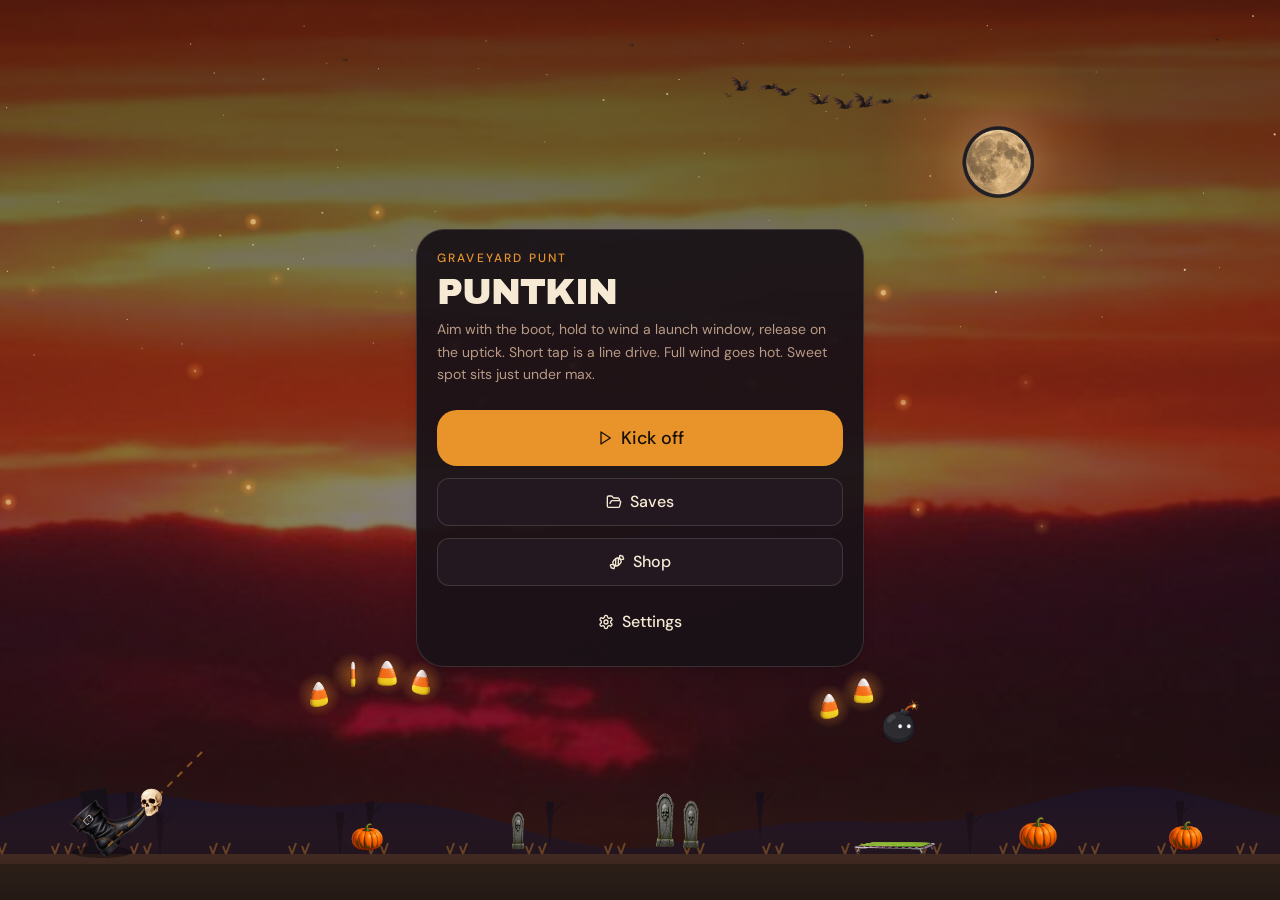
==== commit 2c9b514a: "Real sunset sky and real moon photo" ====
--- a/index.html
+++ b/index.html
@@ -16,7 +16,7 @@
       rel="stylesheet"
       href="https://fonts.googleapis.com/css2?family=Archivo+Black&family=DM+Sans:ital,opsz,wght@0,9..40,400;0,9..40,500;0,9..40,600;0,9..40,700;1,9..40,400&display=swap"
     />
-    <script type="module" crossorigin src="./assets/github-pages--l4FdyXv.js?v=goal"></script>
+    <script type="module" crossorigin src="./assets/github-pages-DOAghDPP.js?v=realsky"></script>
     <link rel="stylesheet" crossorigin href="./assets/style-BUmvWn3U.css">
   </head>
   <body>
